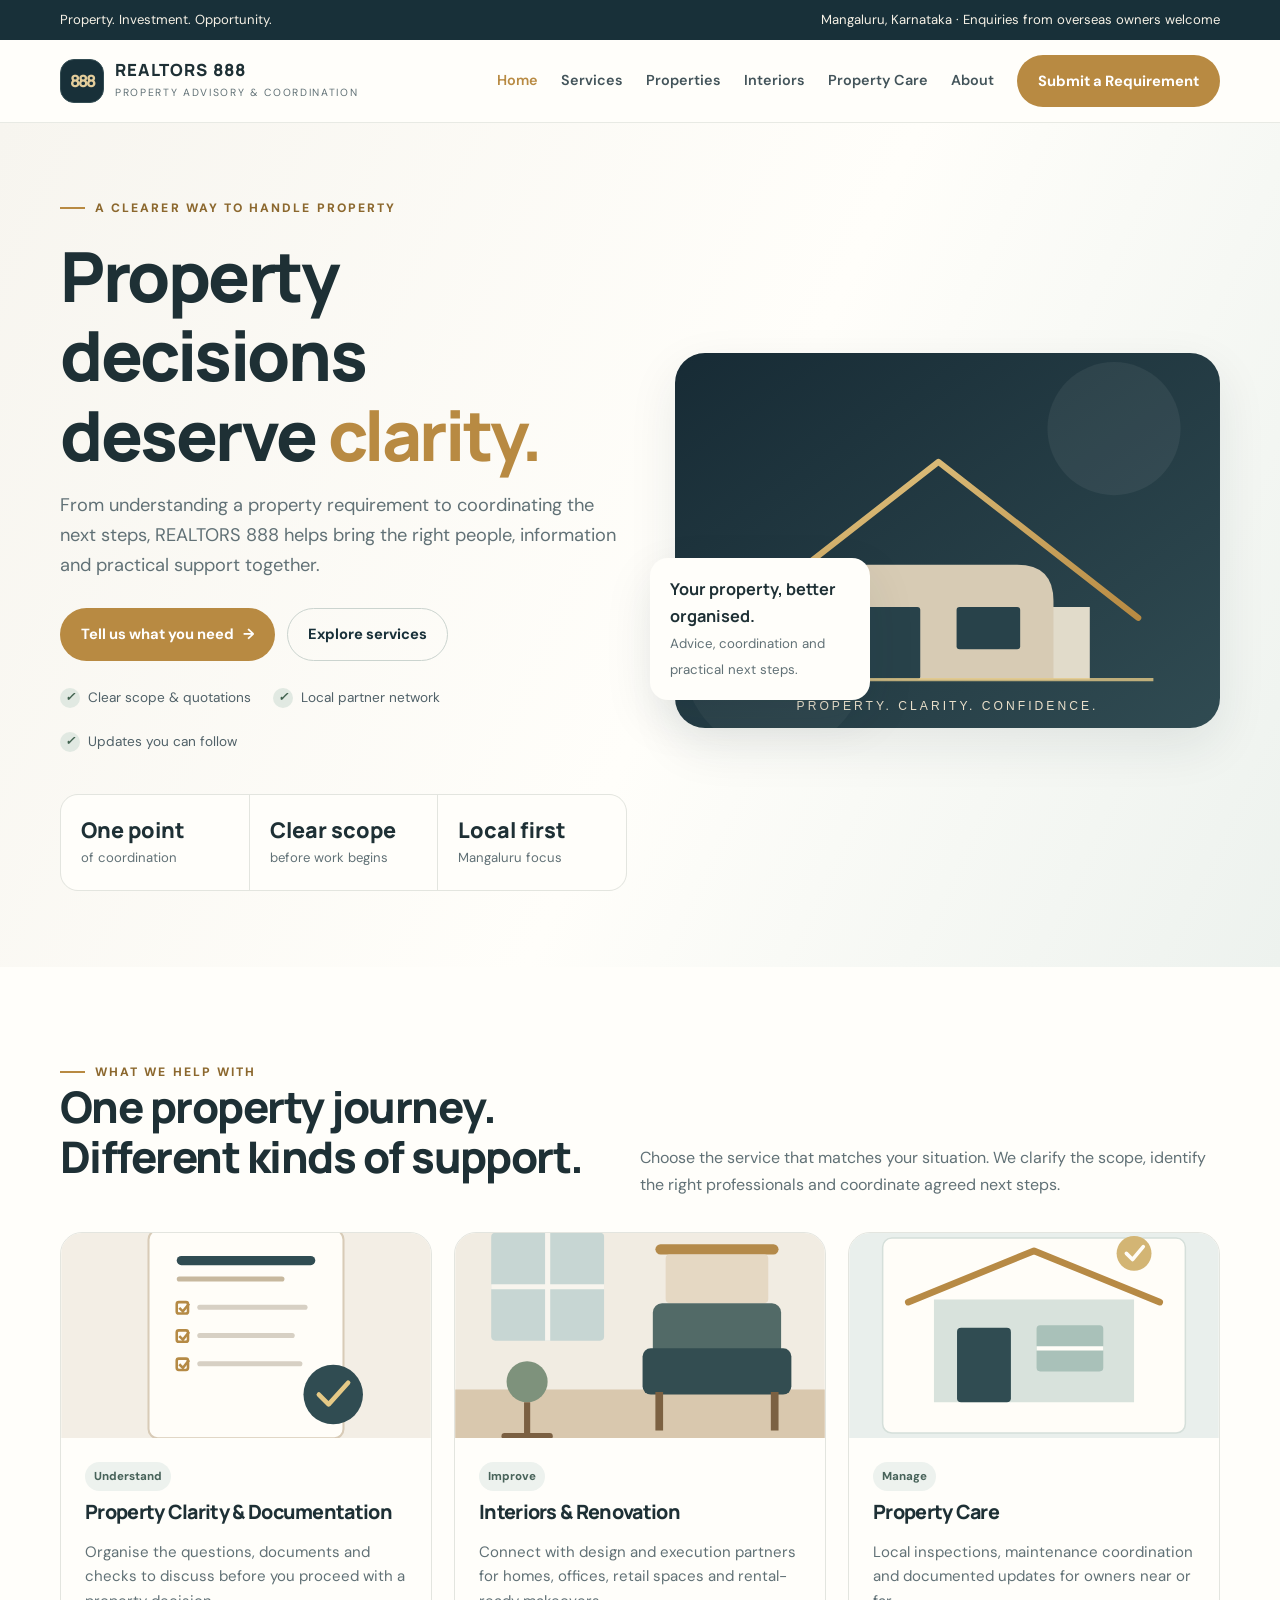
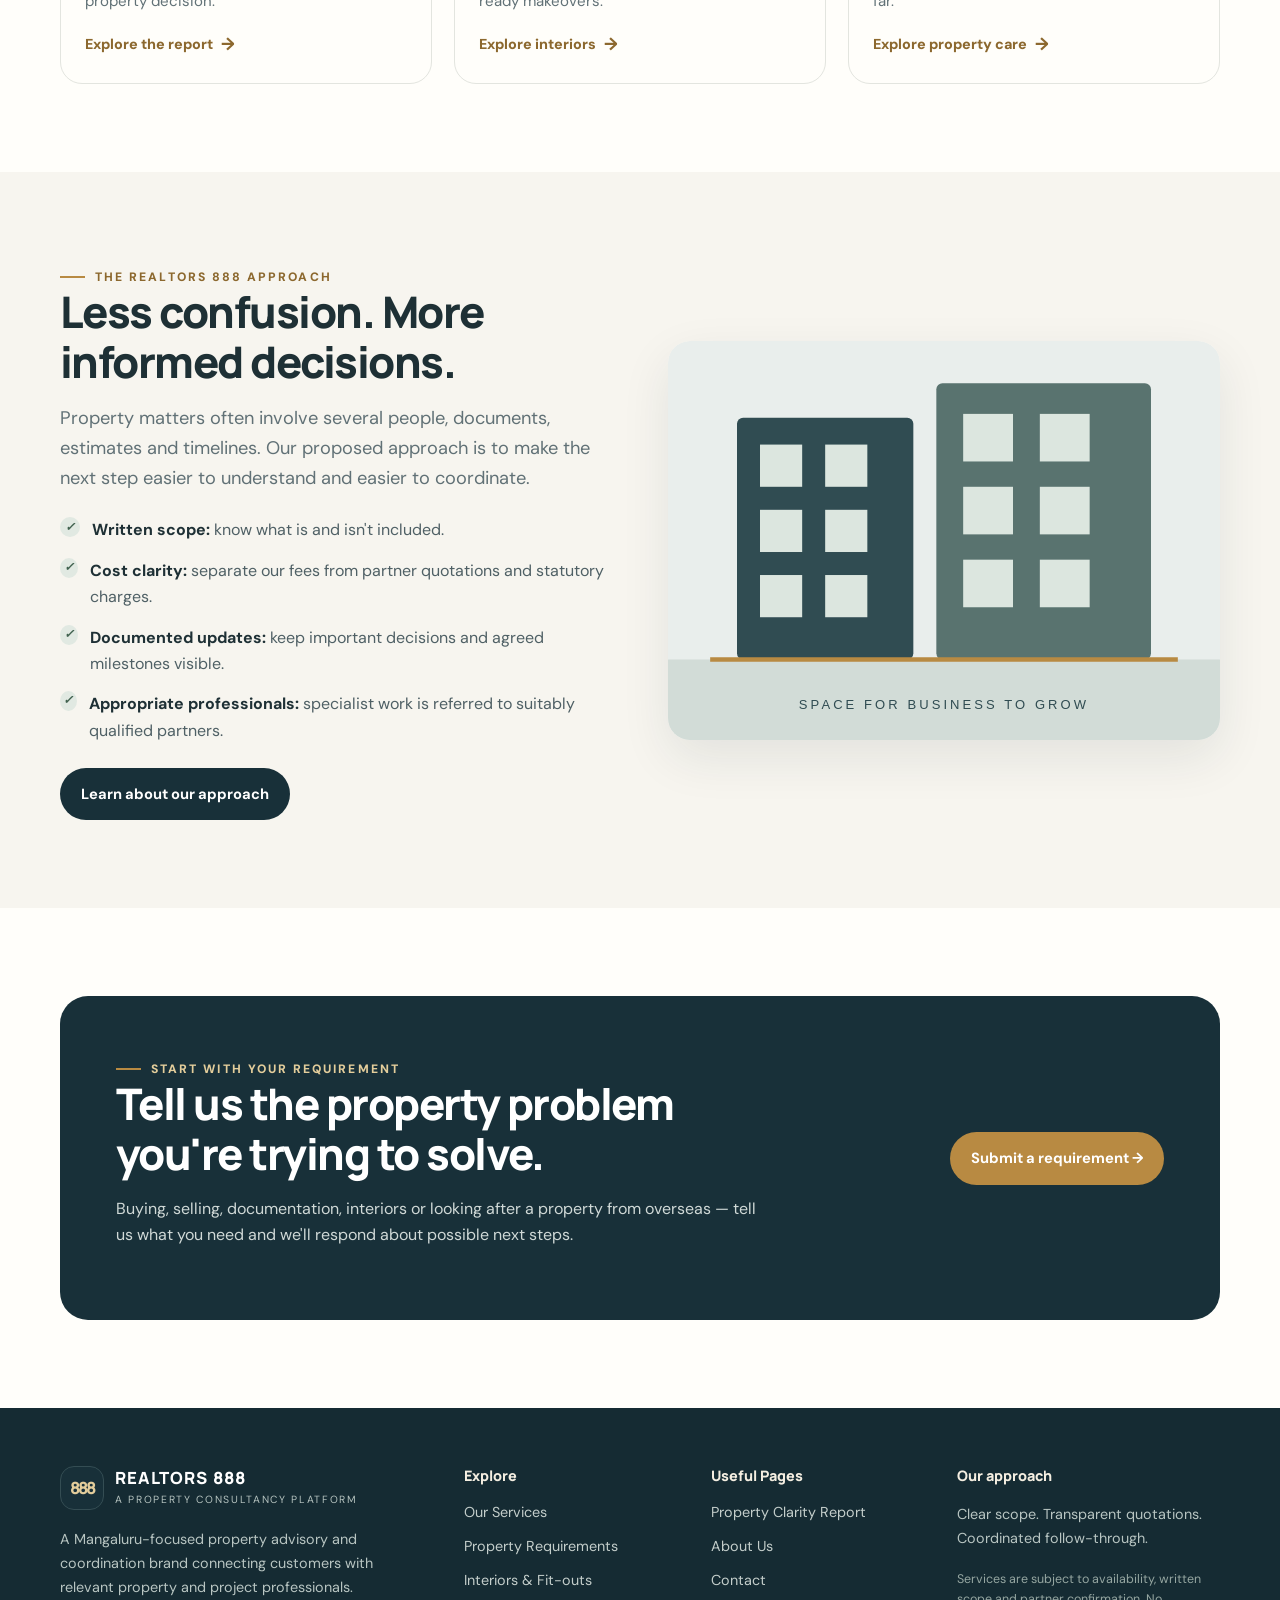
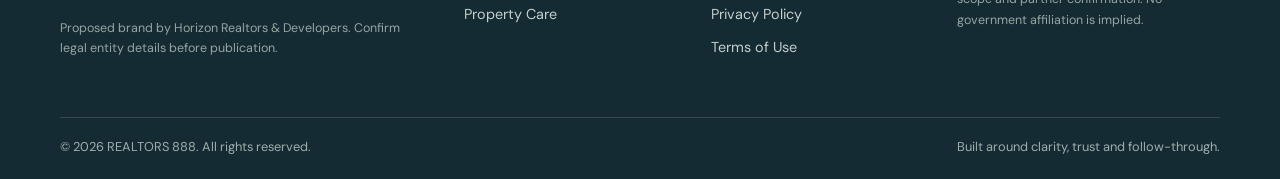
==== index.html @ 7613b5ab "Add files via upload" ====
<!doctype html>
<html lang="en"><head><meta charset="utf-8"><meta name="viewport" content="width=device-width, initial-scale=1"><meta name="description" content="Property advisory, documentation coordination, interiors and property care in Mangaluru."><meta name="theme-color" content="#183039"><title>Property Advisory & Coordination | REALTORS 888</title><link rel="stylesheet" href="assets/css/style.css"></head><body>
<div class="announcement"><div class="container"><span>Property. Investment. Opportunity.</span><span>Mangaluru, Karnataka · Enquiries from overseas owners welcome</span></div></div>
<header class="site-header"><div class="container header-inner">
<a class="brand" href="index.html" aria-label="REALTORS 888 home"><span class="brand-mark">888</span><span><span class="brand-name">REALTORS 888</span><span class="brand-sub">Property Advisory & Coordination</span></span></a>
<button class="nav-toggle" type="button" aria-expanded="false" aria-label="Toggle navigation">Menu ☰</button>
<nav class="site-nav" aria-label="Main navigation"><a href="index.html" aria-current="page">Home</a><a href="services.html">Services</a><a href="properties.html">Properties</a><a href="interiors.html">Interiors</a><a href="property-care.html">Property Care</a><a href="about.html">About</a><a href="contact.html" class="btn btn-primary">Submit a Requirement</a></nav>
</div></header>
<main>
<section class="hero"><div class="container hero-grid"><div class="hero-copy"><span class="eyebrow">A clearer way to handle property</span><h1>Property decisions deserve <span>clarity.</span></h1><p class="lead">From understanding a property requirement to coordinating the next steps, REALTORS 888 helps bring the right people, information and practical support together.</p><div class="hero-actions"><a class="btn btn-primary" href="contact.html">Tell us what you need <span>→</span></a><a class="btn btn-outline" href="services.html">Explore services</a></div><div class="trust-row"><span><i class="check">✓</i> Clear scope & quotations</span><span><i class="check">✓</i> Local partner network</span><span><i class="check">✓</i> Updates you can follow</span></div><div class="stats"><div class="stat"><strong>One point</strong><span>of coordination</span></div><div class="stat"><strong>Clear scope</strong><span>before work begins</span></div><div class="stat"><strong>Local first</strong><span>Mangaluru focus</span></div></div></div><div class="hero-art"><img src="assets/images/hero-property.svg" alt="Illustration of a home representing property clarity and confidence"><div class="floating-note"><strong>Your property, better organised.</strong><span>Advice, coordination and practical next steps.</span></div></div></div></section>
<section class="section"><div class="container"><div class="section-head"><div><span class="eyebrow">What we help with</span><h2>One property journey.<br>Different kinds of support.</h2></div><p>Choose the service that matches your situation. We clarify the scope, identify the right professionals and coordinate agreed next steps.</p></div><div class="tiles">
<article class="tile"><img src="assets/images/clarity-report.svg" alt="Property checklist illustration"><div class="tile-body"><span class="tag">Understand</span><h3>Property Clarity & Documentation</h3><p>Organise the questions, documents and checks to discuss before you proceed with a property decision.</p><a class="text-link" href="property-clarity.html">Explore the report</a></div></article>
<article class="tile"><img src="assets/images/interiors.svg" alt="Interior design illustration"><div class="tile-body"><span class="tag">Improve</span><h3>Interiors & Renovation</h3><p>Connect with design and execution partners for homes, offices, retail spaces and rental-ready makeovers.</p><a class="text-link" href="interiors.html">Explore interiors</a></div></article>
<article class="tile"><img src="assets/images/property-care.svg" alt="Property care illustration"><div class="tile-body"><span class="tag">Manage</span><h3>Property Care</h3><p>Local inspections, maintenance coordination and documented updates for owners near or far.</p><a class="text-link" href="property-care.html">Explore property care</a></div></article>
</div></div></section>
<section class="section" style="background:var(--cream)"><div class="container split"><div><span class="eyebrow">The REALTORS 888 approach</span><h2>Less confusion. More informed decisions.</h2><p class="lead">Property matters often involve several people, documents, estimates and timelines. Our proposed approach is to make the next step easier to understand and easier to coordinate.</p><ul class="feature-list"><li><i class="check">✓</i><span><strong>Written scope:</strong> know what is and isn't included.</span></li><li><i class="check">✓</i><span><strong>Cost clarity:</strong> separate our fees from partner quotations and statutory charges.</span></li><li><i class="check">✓</i><span><strong>Documented updates:</strong> keep important decisions and agreed milestones visible.</span></li><li><i class="check">✓</i><span><strong>Appropriate professionals:</strong> specialist work is referred to suitably qualified partners.</span></li></ul><a class="btn btn-dark" href="about.html">Learn about our approach</a></div><img src="assets/images/commercial.svg" alt="Illustration of commercial property buildings"></div></section>
<section class="section"><div class="container"><div class="banner"><div><span class="eyebrow">Start with your requirement</span><h2>Tell us the property problem you're trying to solve.</h2><p>Buying, selling, documentation, interiors or looking after a property from overseas — tell us what you need and we'll respond about possible next steps.</p></div><a class="btn btn-primary" href="contact.html">Submit a requirement →</a></div></div></section>
</main>
<footer class="site-footer"><div class="container"><div class="footer-grid">
<div class="footer-brand"><a class="brand" href="index.html"><span class="brand-mark">888</span><span><span class="brand-name">REALTORS 888</span><span class="brand-sub">A property consultancy platform</span></span></a><p>A Mangaluru-focused property advisory and coordination brand connecting customers with relevant property and project professionals.</p><p class="footer-note">Proposed brand by Horizon Realtors & Developers. Confirm legal entity details before publication.</p></div>
<div><div class="footer-title">Explore</div><div class="footer-links"><a href="services.html">Our Services</a><a href="properties.html">Property Requirements</a><a href="interiors.html">Interiors & Fit-outs</a><a href="property-care.html">Property Care</a></div></div>
<div><div class="footer-title">Useful Pages</div><div class="footer-links"><a href="property-clarity.html">Property Clarity Report</a><a href="about.html">About Us</a><a href="contact.html">Contact</a><a href="privacy.html">Privacy Policy</a><a href="terms.html">Terms of Use</a></div></div>
<div><div class="footer-title">Our approach</div><p>Clear scope. Transparent quotations. Coordinated follow-through.</p><p class="footer-note">Services are subject to availability, written scope and partner confirmation. No government affiliation is implied.</p></div>
</div><div class="footer-bottom"><span>© <span data-year></span> REALTORS 888. All rights reserved.</span><span>Built around clarity, trust and follow-through.</span></div></div></footer><script src="assets/js/main.js"></script>
</body></html>
---- assets/css/style.css ----
@import url('https://fonts.googleapis.com/css2?family=DM+Sans:wght@400;500;600;700&family=Manrope:wght@400;500;600;700;800&display=swap');
:root{--ink:#1e3035;--deep:#183039;--muted:#617176;--gold:#b88a42;--gold-light:#e3cd9b;--cream:#f7f5ef;--paper:#fffefa;--line:#e3e5df;--sage:#eaf0ec;--radius:22px;--shadow:0 18px 50px rgba(24,48,57,.09)}
*{box-sizing:border-box}html{scroll-behavior:smooth}body{margin:0;color:var(--ink);background:var(--paper);font-family:'DM Sans',Arial,sans-serif;line-height:1.65}img{max-width:100%;display:block}a{color:inherit;text-decoration:none}button,input,select,textarea{font:inherit}.container{width:min(1160px,calc(100% - 40px));margin:auto}.announcement{background:var(--deep);color:#f6f1e6;font-size:.82rem;padding:9px 0}.announcement .container{display:flex;justify-content:space-between;gap:16px;flex-wrap:wrap}.site-header{position:sticky;top:0;z-index:20;background:rgba(255,254,250,.96);backdrop-filter:blur(14px);border-bottom:1px solid rgba(227,229,223,.8)}.header-inner{min-height:82px;display:flex;align-items:center;justify-content:space-between;gap:28px}.brand{display:flex;align-items:center;gap:11px;min-width:max-content}.brand-mark{width:44px;height:44px;border-radius:14px;background:var(--deep);display:grid;place-items:center;color:var(--gold-light);font-family:'Manrope',sans-serif;font-weight:800;letter-spacing:-2px;font-size:1.05rem;border:1px solid #344d53}.brand-name{font:800 1.05rem 'Manrope',sans-serif;letter-spacing:.07em;display:block;line-height:1.15}.brand-sub{display:block;font-size:.65rem;letter-spacing:.16em;color:var(--muted);text-transform:uppercase;margin-top:4px}.site-nav{display:flex;align-items:center;gap:23px;font-size:.9rem;font-weight:600}.site-nav a:not(.btn){color:#43545a}.site-nav a:hover,.site-nav a[aria-current=page]{color:var(--gold)}.nav-toggle{display:none;background:none;border:1px solid var(--line);border-radius:12px;padding:9px 12px;color:var(--ink)}.btn{display:inline-flex;align-items:center;justify-content:center;gap:9px;border:1px solid transparent;border-radius:999px;padding:13px 20px;font-weight:700;font-size:.92rem;transition:transform .2s,background .2s;cursor:pointer}.btn:hover{transform:translateY(-2px)}.btn-primary{background:var(--gold);color:#fff}.btn-primary:hover{background:#9e7335}.btn-dark{background:var(--deep);color:#fff}.btn-outline{border-color:#cbd4cf;background:transparent;color:var(--deep)}.btn-light{background:#fffefa;color:var(--deep)}.eyebrow{display:inline-flex;align-items:center;gap:10px;color:#8c682e;font-size:.76rem;font-weight:800;text-transform:uppercase;letter-spacing:.17em}.eyebrow:before{content:'';width:25px;height:2px;background:var(--gold)}h1,h2,h3,h4{font-family:'Manrope',sans-serif;line-height:1.15;letter-spacing:-.035em;margin:0 0 16px}h1{font-size:clamp(2.5rem,5.4vw,4.7rem);font-weight:800}h2{font-size:clamp(1.9rem,3.4vw,3rem);font-weight:800}h3{font-size:1.23rem;font-weight:800}p{margin:0 0 16px;color:var(--muted)}.lead{font-size:1.14rem;max-width:650px}.section{padding:88px 0}.section-sm{padding:58px 0}.section-head{display:flex;justify-content:space-between;align-items:end;gap:30px;margin-bottom:34px}.section-head>div{max-width:690px}.section-head p{max-width:580px;margin-bottom:0}.hero{padding:68px 0 76px;background:linear-gradient(115deg,#f7f5ef 0%,#fffefa 55%,#edf2ee 100%);overflow:hidden}.hero-grid{display:grid;grid-template-columns:1.02fr .98fr;align-items:center;gap:48px}.hero-copy h1{margin-top:18px}.hero-copy h1 span{color:var(--gold)}.hero-actions{display:flex;gap:12px;flex-wrap:wrap;margin:28px 0 26px}.trust-row{display:flex;gap:22px;flex-wrap:wrap;font-size:.85rem;color:#506168}.trust-row span{display:flex;align-items:center;gap:8px}.check{display:inline-grid;place-items:center;width:20px;height:20px;background:#e1e9e2;border-radius:50%;color:#41624f;font-size:.75rem;font-weight:800}.hero-art{position:relative}.hero-art img{width:100%;border-radius:30px;box-shadow:var(--shadow)}.floating-note{position:absolute;left:-25px;bottom:28px;background:var(--paper);padding:18px 20px;border-radius:18px;box-shadow:var(--shadow);max-width:220px}.floating-note strong{display:block;font-family:'Manrope',sans-serif;font-size:1.02rem}.floating-note span{font-size:.83rem;color:var(--muted)}.stats{display:grid;grid-template-columns:repeat(3,1fr);gap:1px;background:var(--line);border:1px solid var(--line);border-radius:18px;overflow:hidden;margin-top:40px}.stat{background:#fffefa;padding:20px}.stat strong{font:800 1.35rem 'Manrope',sans-serif;display:block}.stat span{font-size:.82rem;color:var(--muted)}.tiles{display:grid;grid-template-columns:repeat(3,1fr);gap:22px}.tile{border:1px solid var(--line);border-radius:var(--radius);overflow:hidden;background:#fffefa;transition:transform .22s,box-shadow .22s}.tile:hover{transform:translateY(-5px);box-shadow:var(--shadow)}.tile img{width:100%;height:205px;object-fit:cover}.tile-body{padding:24px}.tile-body p{font-size:.94rem}.text-link{font-weight:800;color:#8c682e;font-size:.9rem;display:inline-flex;align-items:center;gap:8px}.text-link:after{content:'→';font-size:1.1rem}.split{display:grid;grid-template-columns:1fr 1fr;gap:55px;align-items:center}.split img{border-radius:var(--radius);width:100%;box-shadow:var(--shadow)}.feature-list{list-style:none;padding:0;margin:24px 0;display:grid;gap:14px}.feature-list li{display:flex;gap:12px;color:#4f6065}.feature-list strong{color:var(--ink)}.panel{background:var(--cream);border-radius:var(--radius);padding:34px}.panel-dark{background:var(--deep);color:#fff;border-radius:var(--radius);padding:38px}.panel-dark p{color:#d2dcda}.panel-dark h2,.panel-dark h3{color:#fff}.two-cards{display:grid;grid-template-columns:repeat(2,1fr);gap:22px}.mini-card{padding:26px;border:1px solid var(--line);border-radius:18px;background:#fffefa}.icon-box{width:48px;height:48px;border-radius:15px;background:#f1e8d5;color:#8c682e;display:grid;place-items:center;font-size:1.3rem;margin-bottom:18px}.banner{background:var(--deep);color:white;padding:56px;border-radius:28px;display:flex;align-items:center;justify-content:space-between;gap:30px}.banner h2{max-width:680px}.banner p{color:#d0d9d7;max-width:640px}.banner .eyebrow{color:var(--gold-light)}.page-hero{background:var(--cream);padding:66px 0 60px}.page-hero-grid{display:grid;grid-template-columns:1.05fr .95fr;align-items:center;gap:40px}.page-hero img{border-radius:24px;max-height:360px;width:100%;object-fit:cover}.breadcrumbs{font-size:.82rem;color:var(--muted);margin-bottom:18px}.breadcrumbs a{color:#8c682e}.content-narrow{max-width:820px}.content-narrow h2{font-size:1.65rem;margin-top:34px}.content-narrow h3{margin-top:24px}.content-narrow ul{color:var(--muted);padding-left:22px}.notice{border-left:4px solid var(--gold);background:#f7f2e7;padding:18px 20px;border-radius:0 14px 14px 0;color:#4d5c60}.service-grid{display:grid;grid-template-columns:repeat(2,1fr);gap:22px}.service-card{display:grid;grid-template-columns:150px 1fr;border:1px solid var(--line);border-radius:20px;overflow:hidden;background:#fffefa}.service-card img{height:100%;min-height:210px;object-fit:cover}.service-card>div{padding:24px}.service-card p{font-size:.93rem}.tag{display:inline-block;background:#edf2ee;color:#48635a;padding:5px 9px;border-radius:99px;font-size:.72rem;font-weight:800;margin-bottom:10px}.steps{display:grid;grid-template-columns:repeat(4,1fr);gap:16px;counter-reset:steps}.step{padding:24px;border:1px solid var(--line);border-radius:18px;background:#fffefa}.step:before{counter-increment:steps;content:'0' counter(steps);display:block;color:var(--gold);font:800 1.35rem 'Manrope',sans-serif;margin-bottom:22px}.form-layout{display:grid;grid-template-columns:.8fr 1.2fr;gap:28px;align-items:start}.form-card{padding:30px;border:1px solid var(--line);border-radius:22px;background:#fffefa;box-shadow:var(--shadow)}.form-grid{display:grid;grid-template-columns:repeat(2,1fr);gap:17px}.field{display:grid;gap:7px}.field.full{grid-column:1/-1}.field label{font-size:.86rem;font-weight:700}.field input,.field select,.field textarea{width:100%;border:1px solid #d7ded9;border-radius:12px;padding:12px 13px;background:#fffefa;color:var(--ink);outline:none}.field input:focus,.field select:focus,.field textarea:focus{border-color:var(--gold);box-shadow:0 0 0 3px #b88a4220}.field textarea{min-height:120px;resize:vertical}.form-status{display:none;margin-top:15px;padding:14px;border-radius:12px;background:#edf2ee;color:#365b48;font-size:.9rem}.form-status.is-visible{display:block}.contact-list{display:grid;gap:18px;margin-top:25px}.contact-item{display:flex;gap:14px}.contact-item .icon-box{flex-shrink:0;margin:0}.contact-item strong{display:block}.contact-item p{margin:2px 0 0}.site-footer{background:#152b33;color:#fff;padding:58px 0 22px}.footer-grid{display:grid;grid-template-columns:1.4fr .8fr .8fr 1fr;gap:36px}.footer-brand .brand-name{color:#fff}.footer-brand .brand-sub{color:#b5c2bf}.site-footer p{color:#b8c5c2;font-size:.9rem;margin-top:18px}.footer-title{font:800 .9rem 'Manrope',sans-serif;margin-bottom:16px;color:#f4eee1}.footer-links{display:grid;gap:10px;color:#c4cecb;font-size:.9rem}.footer-links a:hover{color:var(--gold-light)}.footer-bottom{border-top:1px solid #34474c;margin-top:42px;padding-top:18px;display:flex;justify-content:space-between;gap:15px;flex-wrap:wrap;color:#9eaeaa;font-size:.8rem}.footer-note{font-size:.78rem!important;color:#95a6a1!important}.pill-row{display:flex;gap:10px;flex-wrap:wrap;margin-top:20px}.pill{border:1px solid #d9dfd9;border-radius:99px;padding:8px 12px;font-size:.82rem;color:#4f6065;background:#fffefa}.center{text-align:center}.center .lead{margin-inline:auto}.center .section-head{display:block}.center .section-head>div{margin:auto}.center .section-head p{margin:0 auto}.spacer{height:10px}
@media(max-width:1000px){.site-nav{gap:13px;font-size:.84rem}.header-inner{gap:16px}.hero-grid,.page-hero-grid{gap:28px}.footer-grid{grid-template-columns:repeat(2,1fr)}.tiles{grid-template-columns:repeat(2,1fr)}.service-card{grid-template-columns:120px 1fr}.service-card>div{padding:20px}.steps{grid-template-columns:repeat(2,1fr)}}
@media(max-width:780px){.container{width:min(100% - 30px,620px)}.announcement .container{justify-content:center;text-align:center}.header-inner{min-height:72px}.nav-toggle{display:block}.site-nav{display:none;position:absolute;top:72px;left:0;right:0;padding:18px 22px 24px;background:#fffefa;border-bottom:1px solid var(--line);box-shadow:var(--shadow);align-items:stretch;flex-direction:column;gap:15px}.site-nav.is-open{display:flex}.site-nav .btn{width:100%}.hero{padding:46px 0 54px}.hero-grid,.page-hero-grid,.split,.form-layout{grid-template-columns:1fr}.hero-art{margin:8px 0 0 12px}.floating-note{left:-12px;bottom:18px}.section{padding:62px 0}.section-sm{padding:42px 0}.section-head{display:block}.section-head p{margin-top:12px}.tiles,.two-cards,.service-grid{grid-template-columns:1fr}.tile img{height:220px}.stats{grid-template-columns:1fr}.stat{padding:15px 18px}.banner{padding:30px;display:block}.banner .btn{margin-top:10px}.service-card{grid-template-columns:120px 1fr}.service-card img{min-height:100%;height:100%}.footer-grid{grid-template-columns:1fr 1fr;gap:28px}.form-grid{grid-template-columns:1fr}.field.full{grid-column:auto}.page-hero{padding:45px 0}.page-hero img{max-height:270px}}
@media(max-width:480px){.brand-mark{width:39px;height:39px}.brand-name{font-size:.91rem}.brand-sub{font-size:.58rem}.hero-actions .btn{width:100%}.service-card{grid-template-columns:1fr}.service-card img{height:180px}.steps{grid-template-columns:1fr}.footer-grid{grid-template-columns:1fr}.footer-bottom{display:block}.footer-bottom span{display:block;margin-top:8px}.panel,.panel-dark{padding:24px}.section-head{margin-bottom:25px}}
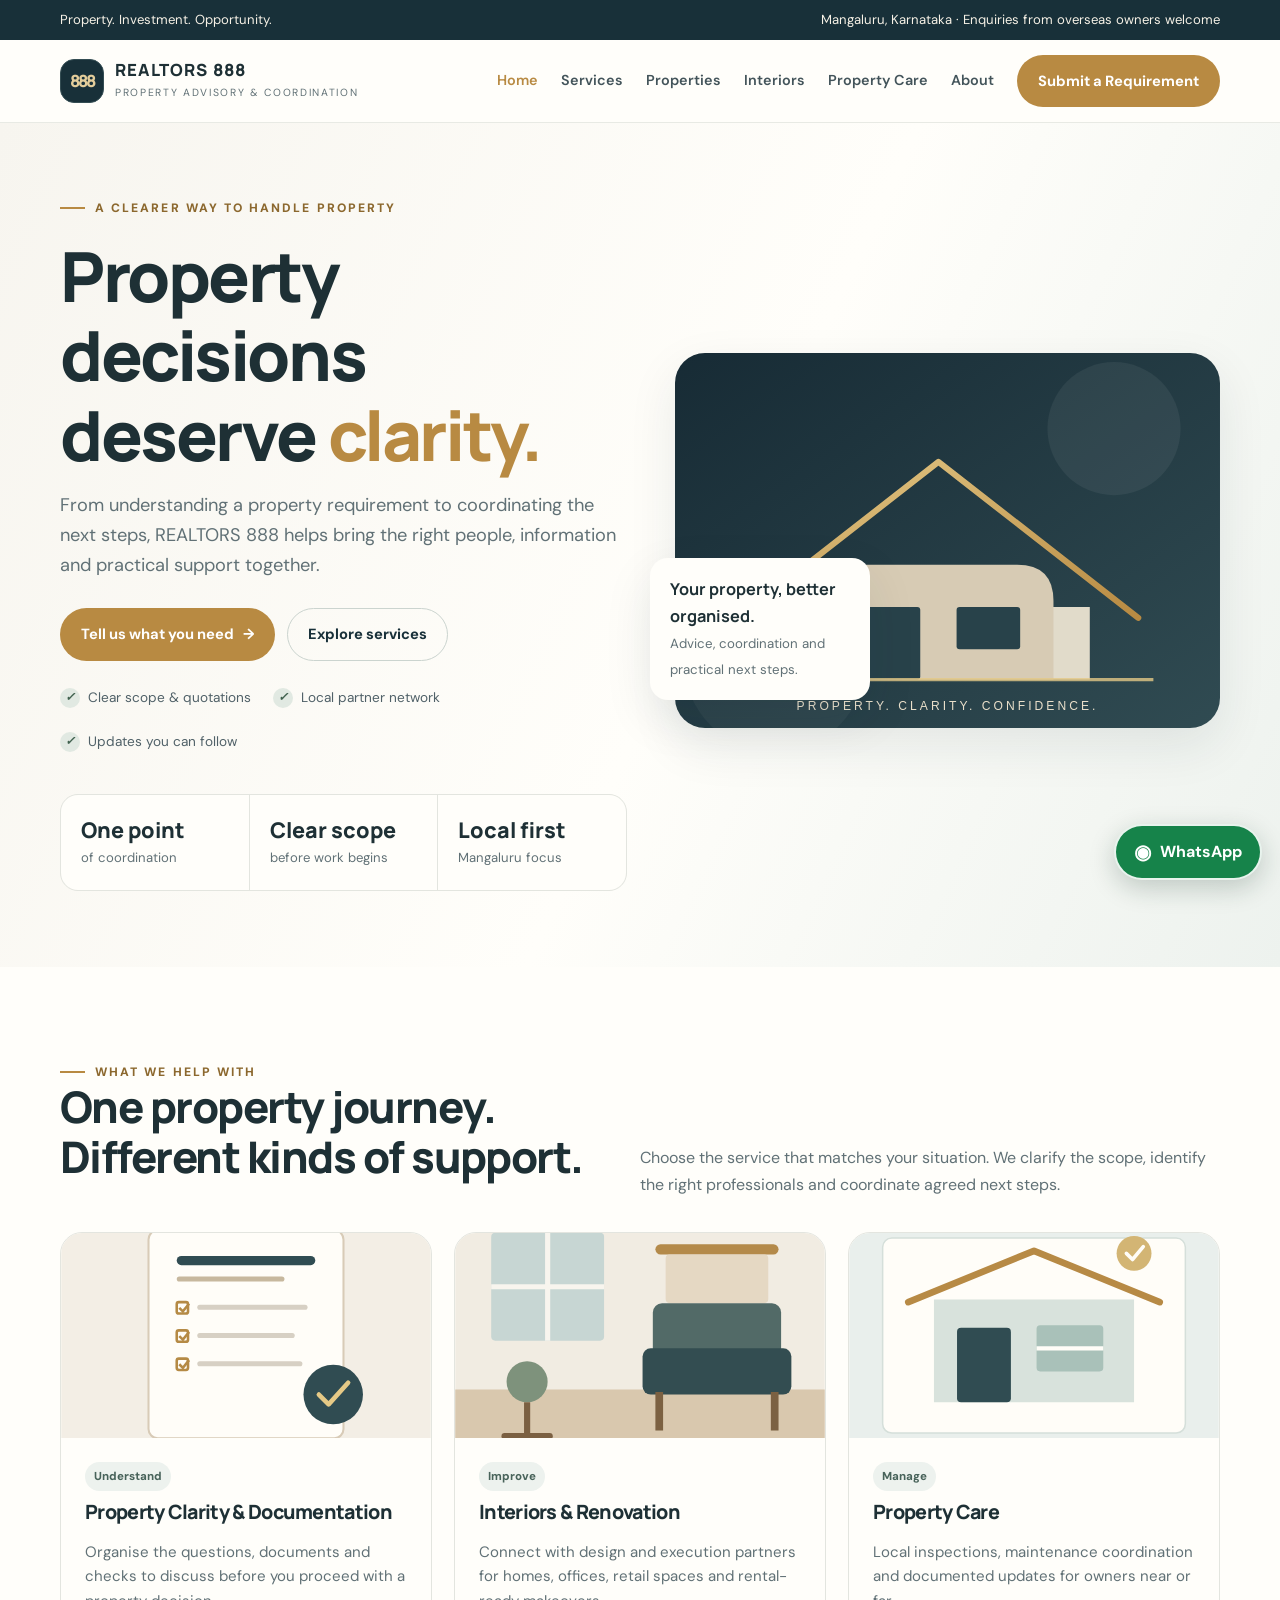
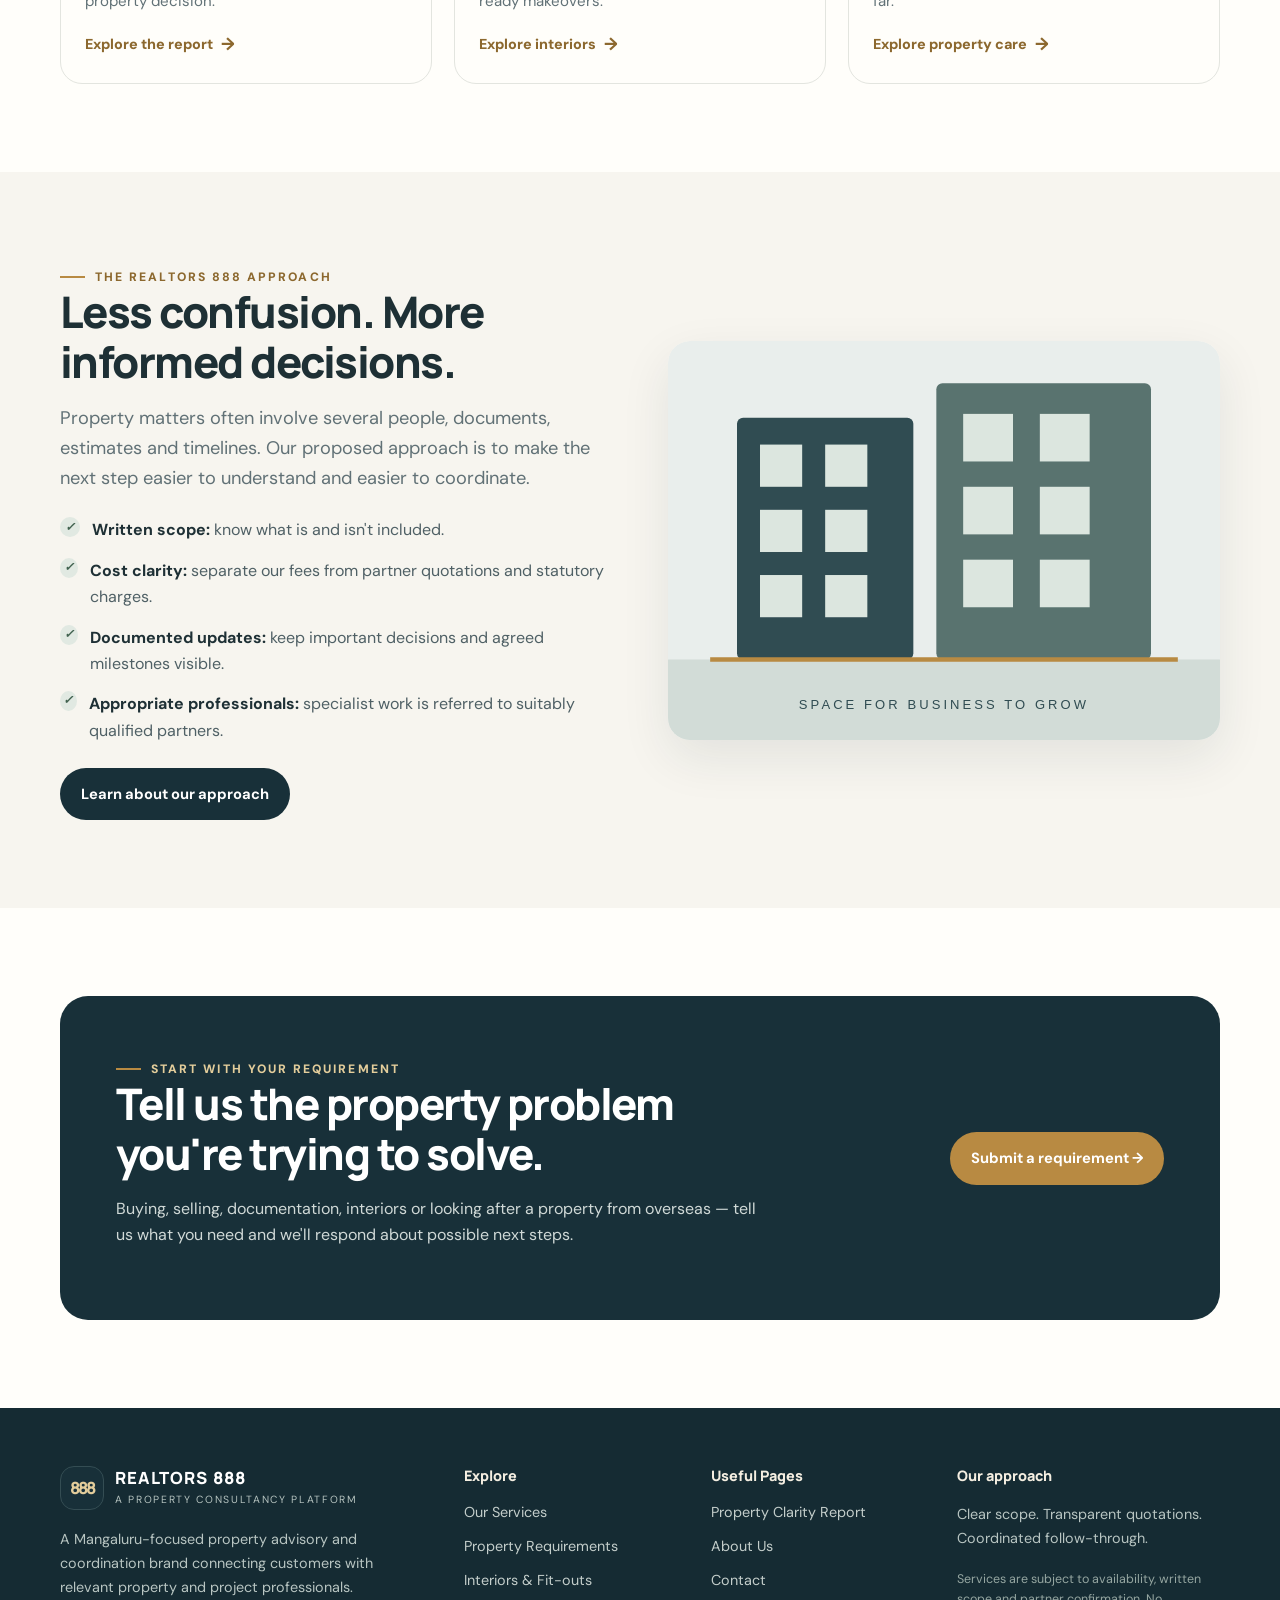
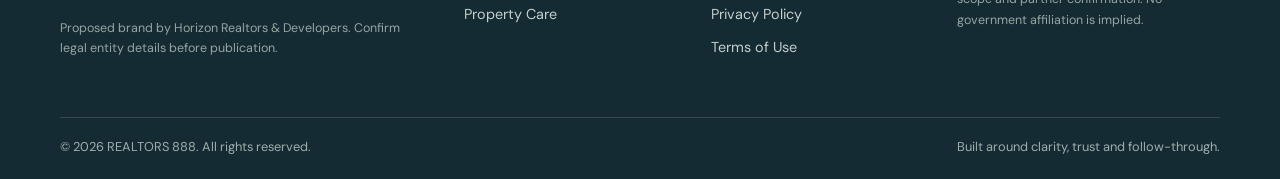
==== commit fbf810f0: "Add files via upload" ====
--- a/index.html
+++ b/index.html
@@ -21,5 +21,6 @@
 <div><div class="footer-title">Explore</div><div class="footer-links"><a href="services.html">Our Services</a><a href="properties.html">Property Requirements</a><a href="interiors.html">Interiors & Fit-outs</a><a href="property-care.html">Property Care</a></div></div>
 <div><div class="footer-title">Useful Pages</div><div class="footer-links"><a href="property-clarity.html">Property Clarity Report</a><a href="about.html">About Us</a><a href="contact.html">Contact</a><a href="privacy.html">Privacy Policy</a><a href="terms.html">Terms of Use</a></div></div>
 <div><div class="footer-title">Our approach</div><p>Clear scope. Transparent quotations. Coordinated follow-through.</p><p class="footer-note">Services are subject to availability, written scope and partner confirmation. No government affiliation is implied.</p></div>
-</div><div class="footer-bottom"><span>© <span data-year></span> REALTORS 888. All rights reserved.</span><span>Built around clarity, trust and follow-through.</span></div></div></footer><script src="assets/js/main.js"></script>
+</div><div class="footer-bottom"><span>© <span data-year></span> REALTORS 888. All rights reserved.</span><span>Built around clarity, trust and follow-through.</span></div></div></footer><a class="whatsapp-float" href="#" data-whatsapp-link aria-label="Chat with REALTORS 888 on WhatsApp"><span aria-hidden="true">◉</span><span>WhatsApp</span></a>
+<script src="assets/js/config.js"></script><script src="assets/js/main.js"></script>
 </body></html>
--- a/assets/css/style.css
+++ b/assets/css/style.css
@@ -4,3 +4,31 @@
 @media(max-width:1000px){.site-nav{gap:13px;font-size:.84rem}.header-inner{gap:16px}.hero-grid,.page-hero-grid{gap:28px}.footer-grid{grid-template-columns:repeat(2,1fr)}.tiles{grid-template-columns:repeat(2,1fr)}.service-card{grid-template-columns:120px 1fr}.service-card>div{padding:20px}.steps{grid-template-columns:repeat(2,1fr)}}
 @media(max-width:780px){.container{width:min(100% - 30px,620px)}.announcement .container{justify-content:center;text-align:center}.header-inner{min-height:72px}.nav-toggle{display:block}.site-nav{display:none;position:absolute;top:72px;left:0;right:0;padding:18px 22px 24px;background:#fffefa;border-bottom:1px solid var(--line);box-shadow:var(--shadow);align-items:stretch;flex-direction:column;gap:15px}.site-nav.is-open{display:flex}.site-nav .btn{width:100%}.hero{padding:46px 0 54px}.hero-grid,.page-hero-grid,.split,.form-layout{grid-template-columns:1fr}.hero-art{margin:8px 0 0 12px}.floating-note{left:-12px;bottom:18px}.section{padding:62px 0}.section-sm{padding:42px 0}.section-head{display:block}.section-head p{margin-top:12px}.tiles,.two-cards,.service-grid{grid-template-columns:1fr}.tile img{height:220px}.stats{grid-template-columns:1fr}.stat{padding:15px 18px}.banner{padding:30px;display:block}.banner .btn{margin-top:10px}.service-card{grid-template-columns:120px 1fr}.service-card img{min-height:100%;height:100%}.footer-grid{grid-template-columns:1fr 1fr;gap:28px}.form-grid{grid-template-columns:1fr}.field.full{grid-column:auto}.page-hero{padding:45px 0}.page-hero img{max-height:270px}}
 @media(max-width:480px){.brand-mark{width:39px;height:39px}.brand-name{font-size:.91rem}.brand-sub{font-size:.58rem}.hero-actions .btn{width:100%}.service-card{grid-template-columns:1fr}.service-card img{height:180px}.steps{grid-template-columns:1fr}.footer-grid{grid-template-columns:1fr}.footer-bottom{display:block}.footer-bottom span{display:block;margin-top:8px}.panel,.panel-dark{padding:24px}.section-head{margin-bottom:25px}}
+
+
+/* WhatsApp enquiry shortcut */
+.whatsapp-float {
+  position: fixed;
+  right: 18px;
+  bottom: 20px;
+  z-index: 1000;
+  display: inline-flex;
+  align-items: center;
+  gap: 9px;
+  padding: 13px 18px;
+  border-radius: 999px;
+  background: #16834a;
+  color: #fff;
+  font-weight: 700;
+  text-decoration: none;
+  box-shadow: 0 8px 26px rgba(18, 49, 38, .22);
+  border: 2px solid rgba(255,255,255,.9);
+}
+.whatsapp-float:hover,
+.whatsapp-float:focus-visible { background: #116c3d; color: #fff; }
+.whatsapp-float span:first-child { font-size: 1.25rem; line-height: 1; }
+.form-status { margin-top: 12px; }
+.form-status.is-visible { display: block; }
+@media (max-width: 520px) {
+  .whatsapp-float { right: 12px; bottom: 12px; padding: 12px 15px; }
+}
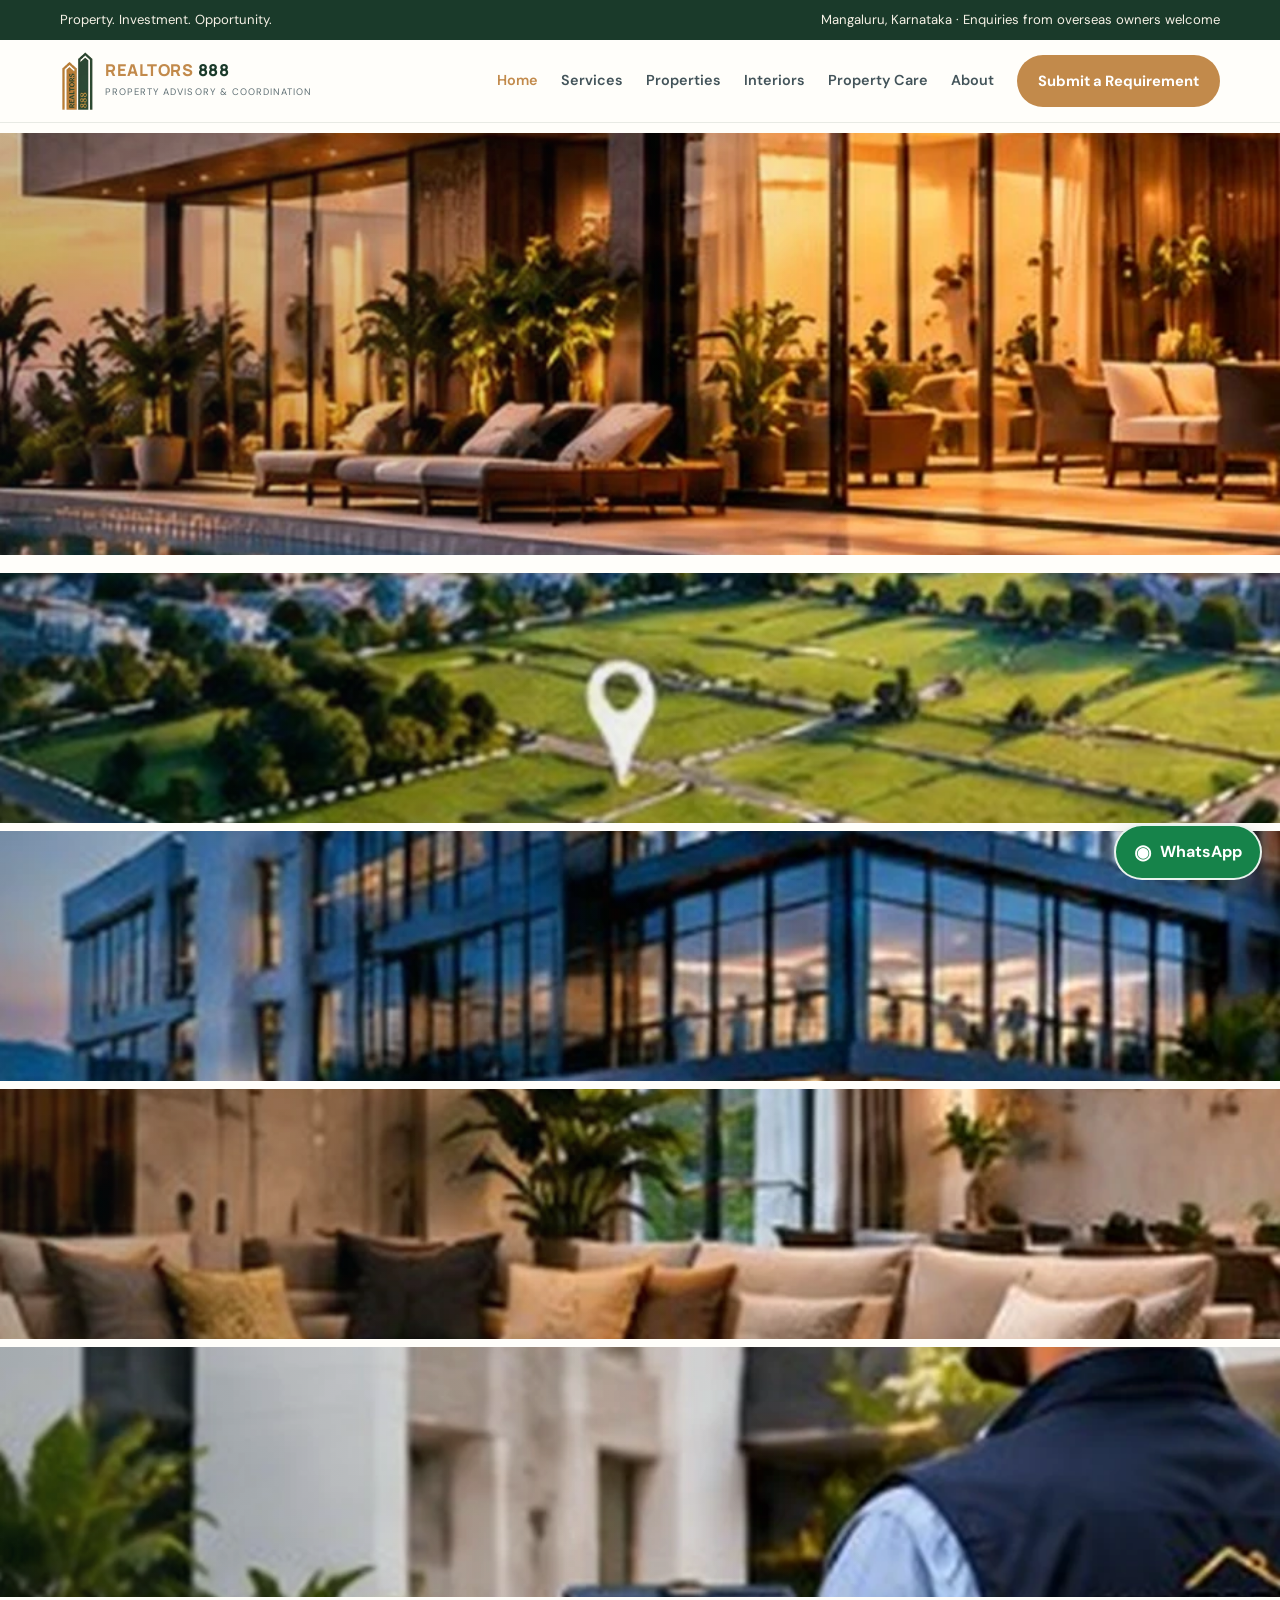
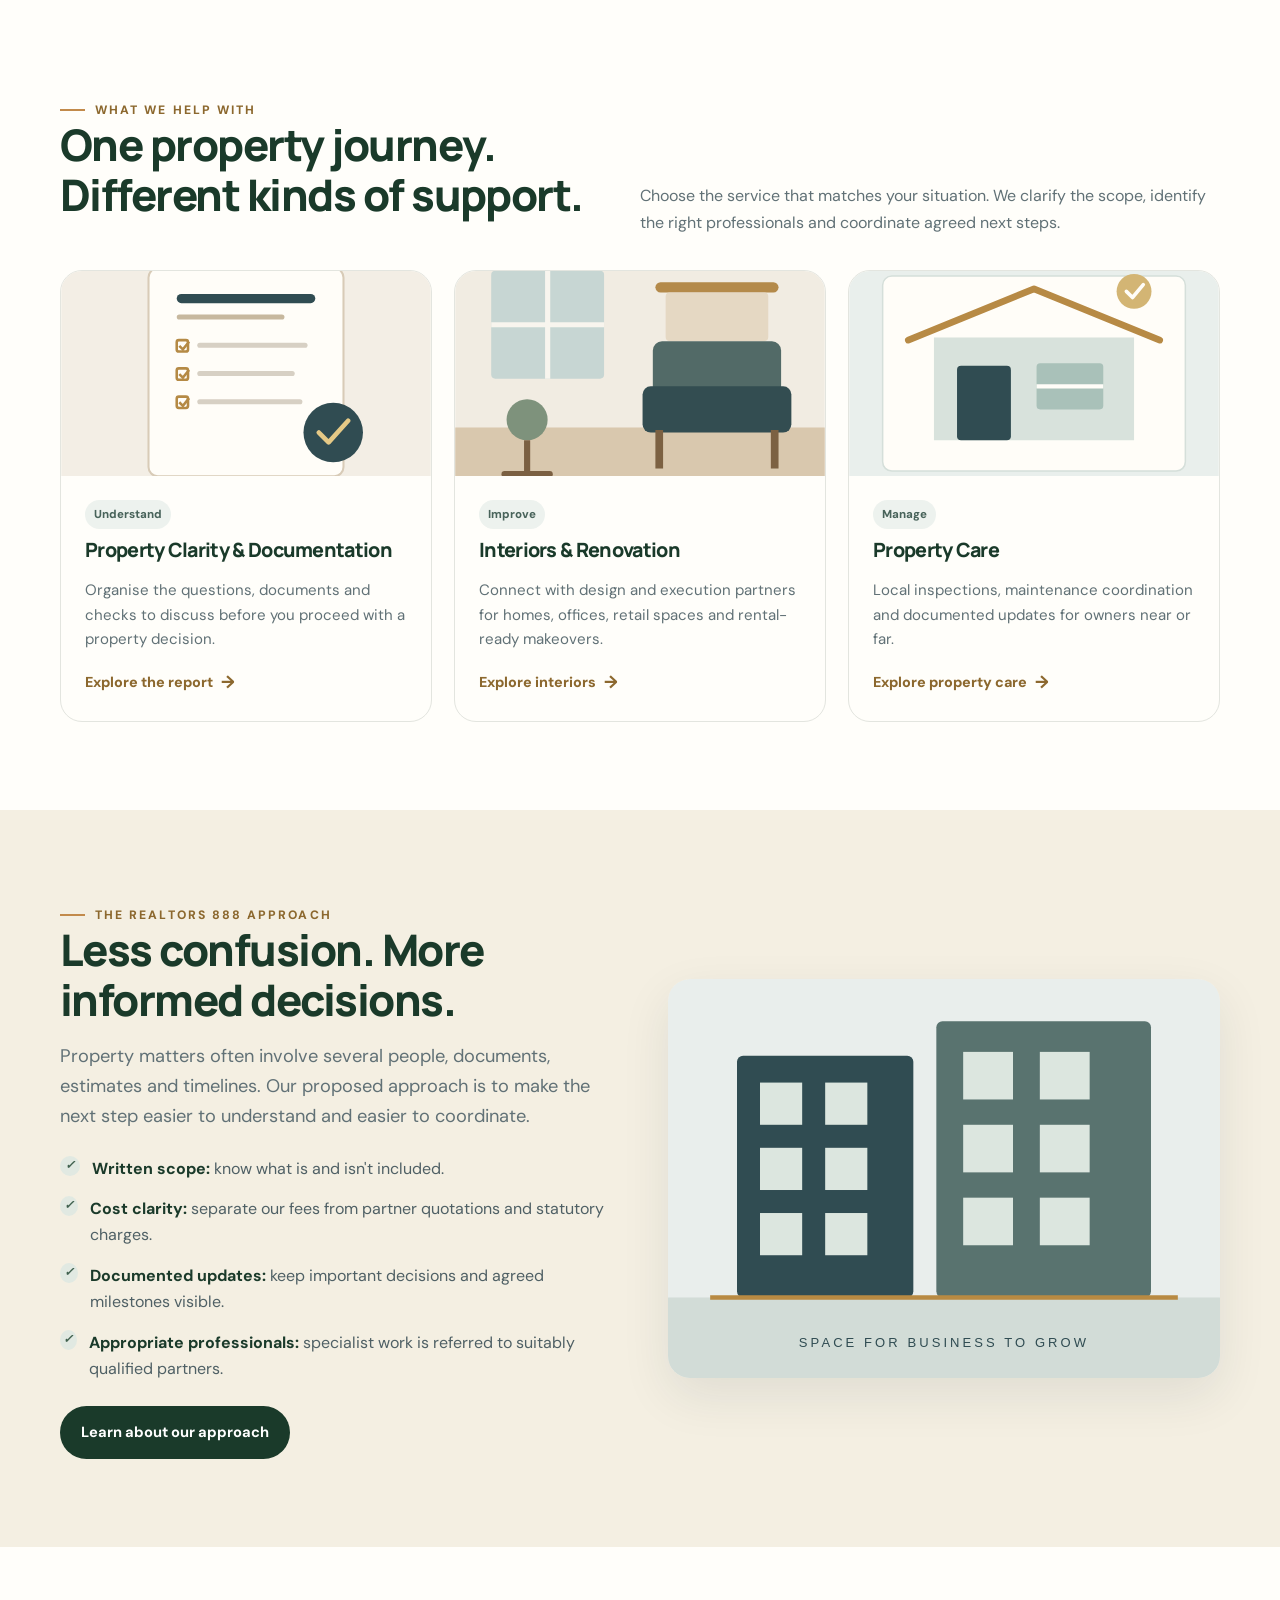
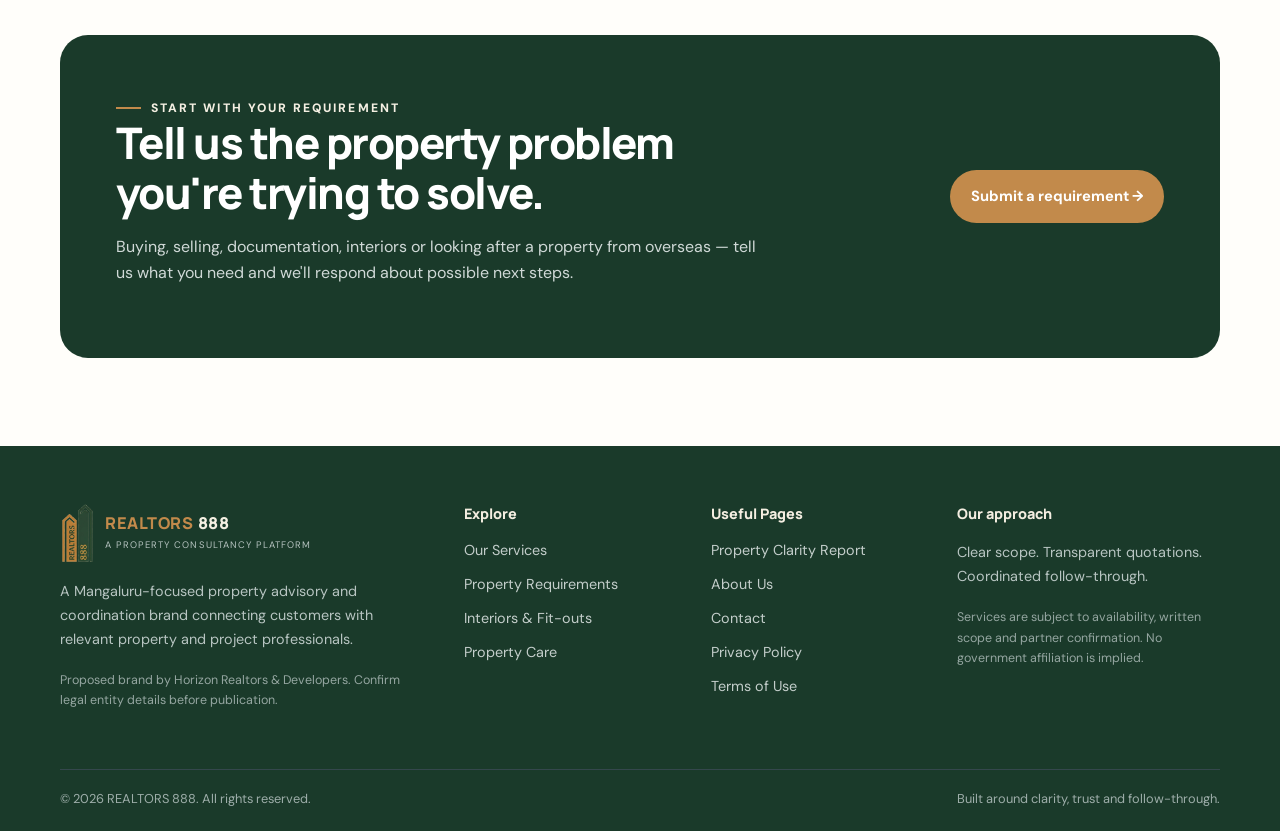
==== commit 1bb35865: "Add files via upload" ====
--- a/index.html
+++ b/index.html
@@ -1,13 +1,46 @@
 <!doctype html>
-<html lang="en"><head><meta charset="utf-8"><meta name="viewport" content="width=device-width, initial-scale=1"><meta name="description" content="Property advisory, documentation coordination, interiors and property care in Mangaluru."><meta name="theme-color" content="#183039"><title>Property Advisory & Coordination | REALTORS 888</title><link rel="stylesheet" href="assets/css/style.css"></head><body>
+<html lang="en"><head><meta charset="utf-8"><meta name="viewport" content="width=device-width, initial-scale=1"><meta name="description" content="Property advisory, documentation coordination, interiors and property care in Mangaluru."><meta name="theme-color" content="#1A3A2A"><link rel="icon" type="image/png" href="favicon.png"><title>Property Advisory & Coordination | REALTORS 888</title><link rel="stylesheet" href="assets/css/style.css"></head><body>
 <div class="announcement"><div class="container"><span>Property. Investment. Opportunity.</span><span>Mangaluru, Karnataka · Enquiries from overseas owners welcome</span></div></div>
 <header class="site-header"><div class="container header-inner">
-<a class="brand" href="index.html" aria-label="REALTORS 888 home"><span class="brand-mark">888</span><span><span class="brand-name">REALTORS 888</span><span class="brand-sub">Property Advisory & Coordination</span></span></a>
+<a class="brand" href="index.html" aria-label="REALTORS 888 home"><img class="brand-symbol" src="assets/images/brand/realtors888-symbol.png" alt=""><span class="brand-copy"><span class="brand-name"><span class="brand-realtors">REALTORS</span> <span class="brand-888">888</span></span><span class="brand-sub">Property Advisory & Coordination</span></span></a>
 <button class="nav-toggle" type="button" aria-expanded="false" aria-label="Toggle navigation">Menu ☰</button>
 <nav class="site-nav" aria-label="Main navigation"><a href="index.html" aria-current="page">Home</a><a href="services.html">Services</a><a href="properties.html">Properties</a><a href="interiors.html">Interiors</a><a href="property-care.html">Property Care</a><a href="about.html">About</a><a href="contact.html" class="btn btn-primary">Submit a Requirement</a></nav>
 </div></header>
 <main>
-<section class="hero"><div class="container hero-grid"><div class="hero-copy"><span class="eyebrow">A clearer way to handle property</span><h1>Property decisions deserve <span>clarity.</span></h1><p class="lead">From understanding a property requirement to coordinating the next steps, REALTORS 888 helps bring the right people, information and practical support together.</p><div class="hero-actions"><a class="btn btn-primary" href="contact.html">Tell us what you need <span>→</span></a><a class="btn btn-outline" href="services.html">Explore services</a></div><div class="trust-row"><span><i class="check">✓</i> Clear scope & quotations</span><span><i class="check">✓</i> Local partner network</span><span><i class="check">✓</i> Updates you can follow</span></div><div class="stats"><div class="stat"><strong>One point</strong><span>of coordination</span></div><div class="stat"><strong>Clear scope</strong><span>before work begins</span></div><div class="stat"><strong>Local first</strong><span>Mangaluru focus</span></div></div></div><div class="hero-art"><img src="assets/images/hero-property.svg" alt="Illustration of a home representing property clarity and confidence"><div class="floating-note"><strong>Your property, better organised.</strong><span>Advice, coordination and practical next steps.</span></div></div></div></section>
+<section class="visual-banner visual-banner--home-hero visual-banner--home" aria-label="Find Better Property Opportunities">
+<picture class="visual-banner-media"><source media="(max-width: 780px)" srcset="assets/images/banners/home-hero-mobile.webp"><img src="assets/images/banners/home-hero-desktop.webp" alt="REALTORS888 property opportunities and luxury home by the coast" fetchpriority="high"></picture>
+<div class="visual-banner-copy"><span class="visual-banner-brand">REALTORS<span>888</span></span><h1>Find Better <span>Property Opportunities</span></h1><p>Residential&nbsp; | &nbsp;Commercial&nbsp; | &nbsp;Land&nbsp; | &nbsp;Interiors&nbsp; | &nbsp;Property Care</p><div class="visual-banner-actions"><a class="btn btn-primary" href="properties.html">Explore Properties <span aria-hidden="true">→</span></a><a class="btn btn-outline" href="contact.html">Get a Free Consultation</a></div></div>
+</section>
+<section class="visual-banner-stack" aria-label="REALTORS888 services">
+<section class="visual-banner visual-banner--land-investment" aria-label="Land & Investment">
+  <picture class="visual-banner-media">
+    <source media="(max-width: 780px)" srcset="assets/images/banners/land-investment-mobile.webp">
+    <img src="assets/images/banners/land-investment-desktop.webp" alt="Aerial view of plotted land and green investment sites" loading="lazy">
+  </picture>
+  <div class="visual-banner-copy"><span class="visual-banner-brand">REALTORS<span>888</span></span><h2>Land & <span>Investment</span></h2><p>Strategic locations. Higher value. Stronger future.</p><a class="btn btn-primary" href="properties.html">Explore Land Opportunities <span aria-hidden="true">→</span></a></div>
+</section>
+<section class="visual-banner visual-banner--commercial-property" aria-label="Commercial Property Solutions">
+  <picture class="visual-banner-media">
+    <source media="(max-width: 780px)" srcset="assets/images/banners/commercial-property-mobile.webp">
+    <img src="assets/images/banners/commercial-property-desktop.webp" alt="Modern commercial office building at dusk" loading="lazy">
+  </picture>
+  <div class="visual-banner-copy"><span class="visual-banner-brand">REALTORS<span>888</span></span><h2>Commercial <span>Property Solutions</span></h2><p>Office spaces | Retail outlets | Warehouses | Commercial plots</p><a class="btn btn-primary" href="properties.html">Explore Commercial Properties <span aria-hidden="true">→</span></a></div>
+</section>
+<section class="visual-banner visual-banner--interior-renovation" aria-label="Interior Design & Renovation">
+  <picture class="visual-banner-media">
+    <source media="(max-width: 780px)" srcset="assets/images/banners/interior-renovation-mobile.webp">
+    <img src="assets/images/banners/interior-renovation-desktop.webp" alt="Contemporary living room interior design" loading="lazy">
+  </picture>
+  <div class="visual-banner-copy"><span class="visual-banner-brand">REALTORS<span>888</span></span><h2>Interior Design & <span>Renovation</span></h2><p>Design | Build | Furnish | Complete Solutions</p><a class="btn btn-primary" href="interiors.html">View Our Interior Work <span aria-hidden="true">→</span></a></div>
+</section>
+<section class="visual-banner visual-banner--property-care" aria-label="Property Care — NRI & Owner Support">
+  <picture class="visual-banner-media">
+    <source media="(max-width: 780px)" srcset="assets/images/banners/property-care-mobile.webp">
+    <img src="assets/images/banners/property-care-desktop.webp" alt="Property inspection and maintenance support" loading="lazy">
+  </picture>
+  <div class="visual-banner-copy"><span class="visual-banner-brand">REALTORS<span>888</span></span><h2>Property Care — <span>NRI & Owner Support</span></h2><p>Your property. Our responsibility.</p><a class="btn btn-primary" href="property-care.html">Know More <span aria-hidden="true">→</span></a></div>
+</section>
+</section>
 <section class="section"><div class="container"><div class="section-head"><div><span class="eyebrow">What we help with</span><h2>One property journey.<br>Different kinds of support.</h2></div><p>Choose the service that matches your situation. We clarify the scope, identify the right professionals and coordinate agreed next steps.</p></div><div class="tiles">
 <article class="tile"><img src="assets/images/clarity-report.svg" alt="Property checklist illustration"><div class="tile-body"><span class="tag">Understand</span><h3>Property Clarity & Documentation</h3><p>Organise the questions, documents and checks to discuss before you proceed with a property decision.</p><a class="text-link" href="property-clarity.html">Explore the report</a></div></article>
 <article class="tile"><img src="assets/images/interiors.svg" alt="Interior design illustration"><div class="tile-body"><span class="tag">Improve</span><h3>Interiors & Renovation</h3><p>Connect with design and execution partners for homes, offices, retail spaces and rental-ready makeovers.</p><a class="text-link" href="interiors.html">Explore interiors</a></div></article>
@@ -17,7 +50,7 @@
 <section class="section"><div class="container"><div class="banner"><div><span class="eyebrow">Start with your requirement</span><h2>Tell us the property problem you're trying to solve.</h2><p>Buying, selling, documentation, interiors or looking after a property from overseas — tell us what you need and we'll respond about possible next steps.</p></div><a class="btn btn-primary" href="contact.html">Submit a requirement →</a></div></div></section>
 </main>
 <footer class="site-footer"><div class="container"><div class="footer-grid">
-<div class="footer-brand"><a class="brand" href="index.html"><span class="brand-mark">888</span><span><span class="brand-name">REALTORS 888</span><span class="brand-sub">A property consultancy platform</span></span></a><p>A Mangaluru-focused property advisory and coordination brand connecting customers with relevant property and project professionals.</p><p class="footer-note">Proposed brand by Horizon Realtors & Developers. Confirm legal entity details before publication.</p></div>
+<div class="footer-brand"><a class="brand" href="index.html" aria-label="REALTORS 888 home"><img class="brand-symbol" src="assets/images/brand/realtors888-symbol.png" alt=""><span class="brand-copy"><span class="brand-name"><span class="brand-realtors">REALTORS</span> <span class="brand-888">888</span></span><span class="brand-sub">A property consultancy platform</span></span></a><p>A Mangaluru-focused property advisory and coordination brand connecting customers with relevant property and project professionals.</p><p class="footer-note">Proposed brand by Horizon Realtors & Developers. Confirm legal entity details before publication.</p></div>
 <div><div class="footer-title">Explore</div><div class="footer-links"><a href="services.html">Our Services</a><a href="properties.html">Property Requirements</a><a href="interiors.html">Interiors & Fit-outs</a><a href="property-care.html">Property Care</a></div></div>
 <div><div class="footer-title">Useful Pages</div><div class="footer-links"><a href="property-clarity.html">Property Clarity Report</a><a href="about.html">About Us</a><a href="contact.html">Contact</a><a href="privacy.html">Privacy Policy</a><a href="terms.html">Terms of Use</a></div></div>
 <div><div class="footer-title">Our approach</div><p>Clear scope. Transparent quotations. Coordinated follow-through.</p><p class="footer-note">Services are subject to availability, written scope and partner confirmation. No government affiliation is implied.</p></div>
--- a/assets/css/style.css
+++ b/assets/css/style.css
@@ -1,9 +1,9 @@
 @import url('https://fonts.googleapis.com/css2?family=DM+Sans:wght@400;500;600;700&family=Manrope:wght@400;500;600;700;800&display=swap');
-:root{--ink:#1e3035;--deep:#183039;--muted:#617176;--gold:#b88a42;--gold-light:#e3cd9b;--cream:#f7f5ef;--paper:#fffefa;--line:#e3e5df;--sage:#eaf0ec;--radius:22px;--shadow:0 18px 50px rgba(24,48,57,.09)}
-*{box-sizing:border-box}html{scroll-behavior:smooth}body{margin:0;color:var(--ink);background:var(--paper);font-family:'DM Sans',Arial,sans-serif;line-height:1.65}img{max-width:100%;display:block}a{color:inherit;text-decoration:none}button,input,select,textarea{font:inherit}.container{width:min(1160px,calc(100% - 40px));margin:auto}.announcement{background:var(--deep);color:#f6f1e6;font-size:.82rem;padding:9px 0}.announcement .container{display:flex;justify-content:space-between;gap:16px;flex-wrap:wrap}.site-header{position:sticky;top:0;z-index:20;background:rgba(255,254,250,.96);backdrop-filter:blur(14px);border-bottom:1px solid rgba(227,229,223,.8)}.header-inner{min-height:82px;display:flex;align-items:center;justify-content:space-between;gap:28px}.brand{display:flex;align-items:center;gap:11px;min-width:max-content}.brand-mark{width:44px;height:44px;border-radius:14px;background:var(--deep);display:grid;place-items:center;color:var(--gold-light);font-family:'Manrope',sans-serif;font-weight:800;letter-spacing:-2px;font-size:1.05rem;border:1px solid #344d53}.brand-name{font:800 1.05rem 'Manrope',sans-serif;letter-spacing:.07em;display:block;line-height:1.15}.brand-sub{display:block;font-size:.65rem;letter-spacing:.16em;color:var(--muted);text-transform:uppercase;margin-top:4px}.site-nav{display:flex;align-items:center;gap:23px;font-size:.9rem;font-weight:600}.site-nav a:not(.btn){color:#43545a}.site-nav a:hover,.site-nav a[aria-current=page]{color:var(--gold)}.nav-toggle{display:none;background:none;border:1px solid var(--line);border-radius:12px;padding:9px 12px;color:var(--ink)}.btn{display:inline-flex;align-items:center;justify-content:center;gap:9px;border:1px solid transparent;border-radius:999px;padding:13px 20px;font-weight:700;font-size:.92rem;transition:transform .2s,background .2s;cursor:pointer}.btn:hover{transform:translateY(-2px)}.btn-primary{background:var(--gold);color:#fff}.btn-primary:hover{background:#9e7335}.btn-dark{background:var(--deep);color:#fff}.btn-outline{border-color:#cbd4cf;background:transparent;color:var(--deep)}.btn-light{background:#fffefa;color:var(--deep)}.eyebrow{display:inline-flex;align-items:center;gap:10px;color:#8c682e;font-size:.76rem;font-weight:800;text-transform:uppercase;letter-spacing:.17em}.eyebrow:before{content:'';width:25px;height:2px;background:var(--gold)}h1,h2,h3,h4{font-family:'Manrope',sans-serif;line-height:1.15;letter-spacing:-.035em;margin:0 0 16px}h1{font-size:clamp(2.5rem,5.4vw,4.7rem);font-weight:800}h2{font-size:clamp(1.9rem,3.4vw,3rem);font-weight:800}h3{font-size:1.23rem;font-weight:800}p{margin:0 0 16px;color:var(--muted)}.lead{font-size:1.14rem;max-width:650px}.section{padding:88px 0}.section-sm{padding:58px 0}.section-head{display:flex;justify-content:space-between;align-items:end;gap:30px;margin-bottom:34px}.section-head>div{max-width:690px}.section-head p{max-width:580px;margin-bottom:0}.hero{padding:68px 0 76px;background:linear-gradient(115deg,#f7f5ef 0%,#fffefa 55%,#edf2ee 100%);overflow:hidden}.hero-grid{display:grid;grid-template-columns:1.02fr .98fr;align-items:center;gap:48px}.hero-copy h1{margin-top:18px}.hero-copy h1 span{color:var(--gold)}.hero-actions{display:flex;gap:12px;flex-wrap:wrap;margin:28px 0 26px}.trust-row{display:flex;gap:22px;flex-wrap:wrap;font-size:.85rem;color:#506168}.trust-row span{display:flex;align-items:center;gap:8px}.check{display:inline-grid;place-items:center;width:20px;height:20px;background:#e1e9e2;border-radius:50%;color:#41624f;font-size:.75rem;font-weight:800}.hero-art{position:relative}.hero-art img{width:100%;border-radius:30px;box-shadow:var(--shadow)}.floating-note{position:absolute;left:-25px;bottom:28px;background:var(--paper);padding:18px 20px;border-radius:18px;box-shadow:var(--shadow);max-width:220px}.floating-note strong{display:block;font-family:'Manrope',sans-serif;font-size:1.02rem}.floating-note span{font-size:.83rem;color:var(--muted)}.stats{display:grid;grid-template-columns:repeat(3,1fr);gap:1px;background:var(--line);border:1px solid var(--line);border-radius:18px;overflow:hidden;margin-top:40px}.stat{background:#fffefa;padding:20px}.stat strong{font:800 1.35rem 'Manrope',sans-serif;display:block}.stat span{font-size:.82rem;color:var(--muted)}.tiles{display:grid;grid-template-columns:repeat(3,1fr);gap:22px}.tile{border:1px solid var(--line);border-radius:var(--radius);overflow:hidden;background:#fffefa;transition:transform .22s,box-shadow .22s}.tile:hover{transform:translateY(-5px);box-shadow:var(--shadow)}.tile img{width:100%;height:205px;object-fit:cover}.tile-body{padding:24px}.tile-body p{font-size:.94rem}.text-link{font-weight:800;color:#8c682e;font-size:.9rem;display:inline-flex;align-items:center;gap:8px}.text-link:after{content:'→';font-size:1.1rem}.split{display:grid;grid-template-columns:1fr 1fr;gap:55px;align-items:center}.split img{border-radius:var(--radius);width:100%;box-shadow:var(--shadow)}.feature-list{list-style:none;padding:0;margin:24px 0;display:grid;gap:14px}.feature-list li{display:flex;gap:12px;color:#4f6065}.feature-list strong{color:var(--ink)}.panel{background:var(--cream);border-radius:var(--radius);padding:34px}.panel-dark{background:var(--deep);color:#fff;border-radius:var(--radius);padding:38px}.panel-dark p{color:#d2dcda}.panel-dark h2,.panel-dark h3{color:#fff}.two-cards{display:grid;grid-template-columns:repeat(2,1fr);gap:22px}.mini-card{padding:26px;border:1px solid var(--line);border-radius:18px;background:#fffefa}.icon-box{width:48px;height:48px;border-radius:15px;background:#f1e8d5;color:#8c682e;display:grid;place-items:center;font-size:1.3rem;margin-bottom:18px}.banner{background:var(--deep);color:white;padding:56px;border-radius:28px;display:flex;align-items:center;justify-content:space-between;gap:30px}.banner h2{max-width:680px}.banner p{color:#d0d9d7;max-width:640px}.banner .eyebrow{color:var(--gold-light)}.page-hero{background:var(--cream);padding:66px 0 60px}.page-hero-grid{display:grid;grid-template-columns:1.05fr .95fr;align-items:center;gap:40px}.page-hero img{border-radius:24px;max-height:360px;width:100%;object-fit:cover}.breadcrumbs{font-size:.82rem;color:var(--muted);margin-bottom:18px}.breadcrumbs a{color:#8c682e}.content-narrow{max-width:820px}.content-narrow h2{font-size:1.65rem;margin-top:34px}.content-narrow h3{margin-top:24px}.content-narrow ul{color:var(--muted);padding-left:22px}.notice{border-left:4px solid var(--gold);background:#f7f2e7;padding:18px 20px;border-radius:0 14px 14px 0;color:#4d5c60}.service-grid{display:grid;grid-template-columns:repeat(2,1fr);gap:22px}.service-card{display:grid;grid-template-columns:150px 1fr;border:1px solid var(--line);border-radius:20px;overflow:hidden;background:#fffefa}.service-card img{height:100%;min-height:210px;object-fit:cover}.service-card>div{padding:24px}.service-card p{font-size:.93rem}.tag{display:inline-block;background:#edf2ee;color:#48635a;padding:5px 9px;border-radius:99px;font-size:.72rem;font-weight:800;margin-bottom:10px}.steps{display:grid;grid-template-columns:repeat(4,1fr);gap:16px;counter-reset:steps}.step{padding:24px;border:1px solid var(--line);border-radius:18px;background:#fffefa}.step:before{counter-increment:steps;content:'0' counter(steps);display:block;color:var(--gold);font:800 1.35rem 'Manrope',sans-serif;margin-bottom:22px}.form-layout{display:grid;grid-template-columns:.8fr 1.2fr;gap:28px;align-items:start}.form-card{padding:30px;border:1px solid var(--line);border-radius:22px;background:#fffefa;box-shadow:var(--shadow)}.form-grid{display:grid;grid-template-columns:repeat(2,1fr);gap:17px}.field{display:grid;gap:7px}.field.full{grid-column:1/-1}.field label{font-size:.86rem;font-weight:700}.field input,.field select,.field textarea{width:100%;border:1px solid #d7ded9;border-radius:12px;padding:12px 13px;background:#fffefa;color:var(--ink);outline:none}.field input:focus,.field select:focus,.field textarea:focus{border-color:var(--gold);box-shadow:0 0 0 3px #b88a4220}.field textarea{min-height:120px;resize:vertical}.form-status{display:none;margin-top:15px;padding:14px;border-radius:12px;background:#edf2ee;color:#365b48;font-size:.9rem}.form-status.is-visible{display:block}.contact-list{display:grid;gap:18px;margin-top:25px}.contact-item{display:flex;gap:14px}.contact-item .icon-box{flex-shrink:0;margin:0}.contact-item strong{display:block}.contact-item p{margin:2px 0 0}.site-footer{background:#152b33;color:#fff;padding:58px 0 22px}.footer-grid{display:grid;grid-template-columns:1.4fr .8fr .8fr 1fr;gap:36px}.footer-brand .brand-name{color:#fff}.footer-brand .brand-sub{color:#b5c2bf}.site-footer p{color:#b8c5c2;font-size:.9rem;margin-top:18px}.footer-title{font:800 .9rem 'Manrope',sans-serif;margin-bottom:16px;color:#f4eee1}.footer-links{display:grid;gap:10px;color:#c4cecb;font-size:.9rem}.footer-links a:hover{color:var(--gold-light)}.footer-bottom{border-top:1px solid #34474c;margin-top:42px;padding-top:18px;display:flex;justify-content:space-between;gap:15px;flex-wrap:wrap;color:#9eaeaa;font-size:.8rem}.footer-note{font-size:.78rem!important;color:#95a6a1!important}.pill-row{display:flex;gap:10px;flex-wrap:wrap;margin-top:20px}.pill{border:1px solid #d9dfd9;border-radius:99px;padding:8px 12px;font-size:.82rem;color:#4f6065;background:#fffefa}.center{text-align:center}.center .lead{margin-inline:auto}.center .section-head{display:block}.center .section-head>div{margin:auto}.center .section-head p{margin:0 auto}.spacer{height:10px}
+:root{--ink:#1A3A2A;--deep:#1A3A2A;--muted:#617176;--gold:#C28A4B;--gold-light:#F4EFE2;--cream:#F4EFE2;--paper:#fffefa;--line:#e3e5df;--sage:#eaf0ec;--radius:22px;--shadow:0 18px 50px rgba(24,48,57,.09)}
+*{box-sizing:border-box}html{scroll-behavior:smooth}body{margin:0;color:var(--ink);background:var(--paper);font-family:'DM Sans',Arial,sans-serif;line-height:1.65}img{max-width:100%;display:block}a{color:inherit;text-decoration:none}button,input,select,textarea{font:inherit}.container{width:min(1160px,calc(100% - 40px));margin:auto}.announcement{background:var(--deep);color:#f6f1e6;font-size:.82rem;padding:9px 0}.announcement .container{display:flex;justify-content:space-between;gap:16px;flex-wrap:wrap}.site-header{position:sticky;top:0;z-index:20;background:rgba(255,254,250,.96);backdrop-filter:blur(14px);border-bottom:1px solid rgba(227,229,223,.8)}.header-inner{min-height:82px;display:flex;align-items:center;justify-content:space-between;gap:28px}.brand{display:flex;align-items:center;gap:10px;min-width:max-content}.brand-symbol{width:35px;height:58px;object-fit:contain;flex:0 0 auto}.brand-copy{display:block}.brand-name{font:800 1.02rem 'Manrope',sans-serif;letter-spacing:.045em;display:block;line-height:1.15;white-space:nowrap}.brand-realtors{color:#C28A4B}.brand-888{color:#1A3A2A}.brand-sub{display:block;font-size:.59rem;letter-spacing:.11em;color:var(--muted);text-transform:uppercase;margin-top:5px;white-space:nowrap}.site-nav{display:flex;align-items:center;gap:23px;font-size:.9rem;font-weight:600}.site-nav a:not(.btn){color:#43545a}.site-nav a:hover,.site-nav a[aria-current=page]{color:var(--gold)}.nav-toggle{display:none;background:none;border:1px solid var(--line);border-radius:12px;padding:9px 12px;color:var(--ink)}.btn{display:inline-flex;align-items:center;justify-content:center;gap:9px;border:1px solid transparent;border-radius:999px;padding:13px 20px;font-weight:700;font-size:.92rem;transition:transform .2s,background .2s;cursor:pointer}.btn:hover{transform:translateY(-2px)}.btn-primary{background:var(--gold);color:#fff}.btn-primary:hover{background:#9e7335}.btn-dark{background:var(--deep);color:#fff}.btn-outline{border-color:#cbd4cf;background:transparent;color:var(--deep)}.btn-light{background:#fffefa;color:var(--deep)}.eyebrow{display:inline-flex;align-items:center;gap:10px;color:#8c682e;font-size:.76rem;font-weight:800;text-transform:uppercase;letter-spacing:.17em}.eyebrow:before{content:'';width:25px;height:2px;background:var(--gold)}h1,h2,h3,h4{font-family:'Manrope',sans-serif;line-height:1.15;letter-spacing:-.035em;margin:0 0 16px}h1{font-size:clamp(2.5rem,5.4vw,4.7rem);font-weight:800}h2{font-size:clamp(1.9rem,3.4vw,3rem);font-weight:800}h3{font-size:1.23rem;font-weight:800}p{margin:0 0 16px;color:var(--muted)}.lead{font-size:1.14rem;max-width:650px}.section{padding:88px 0}.section-sm{padding:58px 0}.section-head{display:flex;justify-content:space-between;align-items:end;gap:30px;margin-bottom:34px}.section-head>div{max-width:690px}.section-head p{max-width:580px;margin-bottom:0}.hero{padding:68px 0 76px;background:linear-gradient(115deg,#f7f5ef 0%,#fffefa 55%,#edf2ee 100%);overflow:hidden}.hero-grid{display:grid;grid-template-columns:1.02fr .98fr;align-items:center;gap:48px}.hero-copy h1{margin-top:18px}.hero-copy h1 span{color:var(--gold)}.hero-actions{display:flex;gap:12px;flex-wrap:wrap;margin:28px 0 26px}.trust-row{display:flex;gap:22px;flex-wrap:wrap;font-size:.85rem;color:#506168}.trust-row span{display:flex;align-items:center;gap:8px}.check{display:inline-grid;place-items:center;width:20px;height:20px;background:#e1e9e2;border-radius:50%;color:#41624f;font-size:.75rem;font-weight:800}.hero-art{position:relative}.hero-art img{width:100%;border-radius:30px;box-shadow:var(--shadow)}.floating-note{position:absolute;left:-25px;bottom:28px;background:var(--paper);padding:18px 20px;border-radius:18px;box-shadow:var(--shadow);max-width:220px}.floating-note strong{display:block;font-family:'Manrope',sans-serif;font-size:1.02rem}.floating-note span{font-size:.83rem;color:var(--muted)}.stats{display:grid;grid-template-columns:repeat(3,1fr);gap:1px;background:var(--line);border:1px solid var(--line);border-radius:18px;overflow:hidden;margin-top:40px}.stat{background:#fffefa;padding:20px}.stat strong{font:800 1.35rem 'Manrope',sans-serif;display:block}.stat span{font-size:.82rem;color:var(--muted)}.tiles{display:grid;grid-template-columns:repeat(3,1fr);gap:22px}.tile{border:1px solid var(--line);border-radius:var(--radius);overflow:hidden;background:#fffefa;transition:transform .22s,box-shadow .22s}.tile:hover{transform:translateY(-5px);box-shadow:var(--shadow)}.tile img{width:100%;height:205px;object-fit:cover}.tile-body{padding:24px}.tile-body p{font-size:.94rem}.text-link{font-weight:800;color:#8c682e;font-size:.9rem;display:inline-flex;align-items:center;gap:8px}.text-link:after{content:'→';font-size:1.1rem}.split{display:grid;grid-template-columns:1fr 1fr;gap:55px;align-items:center}.split img{border-radius:var(--radius);width:100%;box-shadow:var(--shadow)}.feature-list{list-style:none;padding:0;margin:24px 0;display:grid;gap:14px}.feature-list li{display:flex;gap:12px;color:#4f6065}.feature-list strong{color:var(--ink)}.panel{background:var(--cream);border-radius:var(--radius);padding:34px}.panel-dark{background:var(--deep);color:#fff;border-radius:var(--radius);padding:38px}.panel-dark p{color:#d2dcda}.panel-dark h2,.panel-dark h3{color:#fff}.two-cards{display:grid;grid-template-columns:repeat(2,1fr);gap:22px}.mini-card{padding:26px;border:1px solid var(--line);border-radius:18px;background:#fffefa}.icon-box{width:48px;height:48px;border-radius:15px;background:#f1e8d5;color:#8c682e;display:grid;place-items:center;font-size:1.3rem;margin-bottom:18px}.banner{background:var(--deep);color:white;padding:56px;border-radius:28px;display:flex;align-items:center;justify-content:space-between;gap:30px}.banner h2{max-width:680px}.banner p{color:#d0d9d7;max-width:640px}.banner .eyebrow{color:var(--gold-light)}.page-hero{background:var(--cream);padding:66px 0 60px}.page-hero-grid{display:grid;grid-template-columns:1.05fr .95fr;align-items:center;gap:40px}.page-hero img{border-radius:24px;max-height:360px;width:100%;object-fit:cover}.breadcrumbs{font-size:.82rem;color:var(--muted);margin-bottom:18px}.breadcrumbs a{color:#8c682e}.content-narrow{max-width:820px}.content-narrow h2{font-size:1.65rem;margin-top:34px}.content-narrow h3{margin-top:24px}.content-narrow ul{color:var(--muted);padding-left:22px}.notice{border-left:4px solid var(--gold);background:#f7f2e7;padding:18px 20px;border-radius:0 14px 14px 0;color:#4d5c60}.service-grid{display:grid;grid-template-columns:repeat(2,1fr);gap:22px}.service-card{display:grid;grid-template-columns:150px 1fr;border:1px solid var(--line);border-radius:20px;overflow:hidden;background:#fffefa}.service-card img{height:100%;min-height:210px;object-fit:cover}.service-card>div{padding:24px}.service-card p{font-size:.93rem}.tag{display:inline-block;background:#edf2ee;color:#48635a;padding:5px 9px;border-radius:99px;font-size:.72rem;font-weight:800;margin-bottom:10px}.steps{display:grid;grid-template-columns:repeat(4,1fr);gap:16px;counter-reset:steps}.step{padding:24px;border:1px solid var(--line);border-radius:18px;background:#fffefa}.step:before{counter-increment:steps;content:'0' counter(steps);display:block;color:var(--gold);font:800 1.35rem 'Manrope',sans-serif;margin-bottom:22px}.form-layout{display:grid;grid-template-columns:.8fr 1.2fr;gap:28px;align-items:start}.form-card{padding:30px;border:1px solid var(--line);border-radius:22px;background:#fffefa;box-shadow:var(--shadow)}.form-grid{display:grid;grid-template-columns:repeat(2,1fr);gap:17px}.field{display:grid;gap:7px}.field.full{grid-column:1/-1}.field label{font-size:.86rem;font-weight:700}.field input,.field select,.field textarea{width:100%;border:1px solid #d7ded9;border-radius:12px;padding:12px 13px;background:#fffefa;color:var(--ink);outline:none}.field input:focus,.field select:focus,.field textarea:focus{border-color:var(--gold);box-shadow:0 0 0 3px #C28A4B20}.field textarea{min-height:120px;resize:vertical}.form-status{display:none;margin-top:15px;padding:14px;border-radius:12px;background:#edf2ee;color:#365b48;font-size:.9rem}.form-status.is-visible{display:block}.contact-list{display:grid;gap:18px;margin-top:25px}.contact-item{display:flex;gap:14px}.contact-item .icon-box{flex-shrink:0;margin:0}.contact-item strong{display:block}.contact-item p{margin:2px 0 0}.site-footer{background:#1A3A2A;color:#fff;padding:58px 0 22px}.footer-grid{display:grid;grid-template-columns:1.4fr .8fr .8fr 1fr;gap:36px}.footer-brand .brand-realtors{color:#C28A4B}.footer-brand .brand-888{color:#F4EFE2}.footer-brand .brand-sub{color:#b5c2bf}.site-footer p{color:#b8c5c2;font-size:.9rem;margin-top:18px}.footer-title{font:800 .9rem 'Manrope',sans-serif;margin-bottom:16px;color:#f4eee1}.footer-links{display:grid;gap:10px;color:#c4cecb;font-size:.9rem}.footer-links a:hover{color:var(--gold-light)}.footer-bottom{border-top:1px solid #34474c;margin-top:42px;padding-top:18px;display:flex;justify-content:space-between;gap:15px;flex-wrap:wrap;color:#9eaeaa;font-size:.8rem}.footer-note{font-size:.78rem!important;color:#95a6a1!important}.pill-row{display:flex;gap:10px;flex-wrap:wrap;margin-top:20px}.pill{border:1px solid #d9dfd9;border-radius:99px;padding:8px 12px;font-size:.82rem;color:#4f6065;background:#fffefa}.center{text-align:center}.center .lead{margin-inline:auto}.center .section-head{display:block}.center .section-head>div{margin:auto}.center .section-head p{margin:0 auto}.spacer{height:10px}
 @media(max-width:1000px){.site-nav{gap:13px;font-size:.84rem}.header-inner{gap:16px}.hero-grid,.page-hero-grid{gap:28px}.footer-grid{grid-template-columns:repeat(2,1fr)}.tiles{grid-template-columns:repeat(2,1fr)}.service-card{grid-template-columns:120px 1fr}.service-card>div{padding:20px}.steps{grid-template-columns:repeat(2,1fr)}}
 @media(max-width:780px){.container{width:min(100% - 30px,620px)}.announcement .container{justify-content:center;text-align:center}.header-inner{min-height:72px}.nav-toggle{display:block}.site-nav{display:none;position:absolute;top:72px;left:0;right:0;padding:18px 22px 24px;background:#fffefa;border-bottom:1px solid var(--line);box-shadow:var(--shadow);align-items:stretch;flex-direction:column;gap:15px}.site-nav.is-open{display:flex}.site-nav .btn{width:100%}.hero{padding:46px 0 54px}.hero-grid,.page-hero-grid,.split,.form-layout{grid-template-columns:1fr}.hero-art{margin:8px 0 0 12px}.floating-note{left:-12px;bottom:18px}.section{padding:62px 0}.section-sm{padding:42px 0}.section-head{display:block}.section-head p{margin-top:12px}.tiles,.two-cards,.service-grid{grid-template-columns:1fr}.tile img{height:220px}.stats{grid-template-columns:1fr}.stat{padding:15px 18px}.banner{padding:30px;display:block}.banner .btn{margin-top:10px}.service-card{grid-template-columns:120px 1fr}.service-card img{min-height:100%;height:100%}.footer-grid{grid-template-columns:1fr 1fr;gap:28px}.form-grid{grid-template-columns:1fr}.field.full{grid-column:auto}.page-hero{padding:45px 0}.page-hero img{max-height:270px}}
-@media(max-width:480px){.brand-mark{width:39px;height:39px}.brand-name{font-size:.91rem}.brand-sub{font-size:.58rem}.hero-actions .btn{width:100%}.service-card{grid-template-columns:1fr}.service-card img{height:180px}.steps{grid-template-columns:1fr}.footer-grid{grid-template-columns:1fr}.footer-bottom{display:block}.footer-bottom span{display:block;margin-top:8px}.panel,.panel-dark{padding:24px}.section-head{margin-bottom:25px}}
+@media(max-width:480px){.brand-symbol{width:30px;height:50px}.brand-name{font-size:.84rem}.brand-sub{font-size:.52rem;letter-spacing:.07em}.hero-actions .btn{width:100%}.service-card{grid-template-columns:1fr}.service-card img{height:180px}.steps{grid-template-columns:1fr}.footer-grid{grid-template-columns:1fr}.footer-bottom{display:block}.footer-bottom span{display:block;margin-top:8px}.panel,.panel-dark{padding:24px}.section-head{margin-bottom:25px}}
 
 
 /* WhatsApp enquiry shortcut */
@@ -32,3 +32,42 @@
 @media (max-width: 520px) {
   .whatsapp-float { right: 12px; bottom: 12px; padding: 12px 15px; }
 }
+
+/* REALTORS888 responsive campaign banners — desktop/tablet/mobile assets */
+.visual-banner{position:relative;isolation:isolate;overflow:hidden;background:#102c32;color:#fff;min-height:280px;margin:0;}
+.visual-banner-media{position:absolute;inset:0;z-index:-2;display:block;}
+.visual-banner-media img{width:100%;height:100%;object-fit:cover;object-position:center;}
+.visual-banner:after{content:"";position:absolute;inset:0;z-index:-1;background:linear-gradient(90deg,rgba(8,30,34,.22),rgba(8,30,34,0) 68%);pointer-events:none;}
+.visual-banner-copy{display:none;position:absolute;left:4.6%;top:50%;transform:translateY(-50%);max-width:47%;color:#fff;text-shadow:0 2px 16px rgba(0,0,0,.22);}
+.visual-banner-brand{display:block;font-family:Manrope,Arial,sans-serif;font-weight:800;letter-spacing:.06em;font-size:clamp(.8rem,1.4vw,1.25rem);margin-bottom:.8rem;}
+.visual-banner-brand span{color:#C28A4B;}
+.visual-banner h1,.visual-banner h2{font-family:Manrope,Arial,sans-serif;font-size:clamp(1.7rem,3.4vw,3.3rem);line-height:1.04;letter-spacing:-.035em;margin:0 0 .7rem;color:#fff;}
+.visual-banner h1 span,.visual-banner h2 span{color:#C28A4B;}
+.visual-banner p{color:#fff;font-size:clamp(.75rem,1.1vw,1rem);line-height:1.45;margin:0 0 1rem;}
+.visual-banner-actions{display:flex;gap:.65rem;flex-wrap:wrap;}
+.visual-banner .btn{padding:.65rem 1rem;font-size:.82rem;text-shadow:none;}
+.visual-banner .btn-outline{border-color:rgba(255,255,255,.75);color:#fff;background:rgba(9,28,33,.28);}
+.visual-banner--home{min-height:clamp(330px,33vw,510px);}
+.visual-banner--home .visual-banner-copy{max-width:43%;}
+.visual-banner--home h1{font-size:clamp(2rem,4vw,4rem);}
+.visual-banner-stack{display:grid;gap:8px;padding:8px 0;}
+.visual-banner-stack .visual-banner{min-height:250px;}
+.visual-banner-stack .visual-banner-copy{max-width:44%;}
+.visual-banner-stack .visual-banner h2{font-size:clamp(1.5rem,2.6vw,2.6rem);}
+main>.visual-banner{margin:10px auto;}
+@media(max-width:780px){
+ .visual-banner-copy{display:block;}
+ .visual-banner{min-height:390px;}
+ .visual-banner--home{min-height:520px;}
+ .visual-banner-media img{object-position:center;}
+ .visual-banner:after{background:linear-gradient(0deg,rgba(5,25,30,.92) 0%,rgba(5,25,30,.58) 48%,rgba(5,25,30,.05) 100%);}
+ .visual-banner-copy,.visual-banner--home .visual-banner-copy,.visual-banner-stack .visual-banner-copy{left:20px;right:20px;top:auto;bottom:22px;transform:none;max-width:none;}
+ .visual-banner-brand{font-size:.95rem;margin-bottom:.5rem;}
+ .visual-banner h1,.visual-banner h2,.visual-banner--home h1,.visual-banner-stack .visual-banner h2{font-size:clamp(1.75rem,7vw,2.45rem);}
+ .visual-banner p{font-size:.92rem;}
+ .visual-banner-actions{display:grid;grid-template-columns:1fr;max-width:300px;}
+ .visual-banner .btn{width:100%;}
+ .visual-banner-stack{gap:10px;padding:10px 0;}
+ .visual-banner-stack .visual-banner{min-height:390px;}
+}
+@media(min-width:781px) and (max-width:1100px){.visual-banner-copy{max-width:52%;}.visual-banner--home .visual-banner-copy{max-width:49%;}.visual-banner-stack .visual-banner{min-height:230px;}}
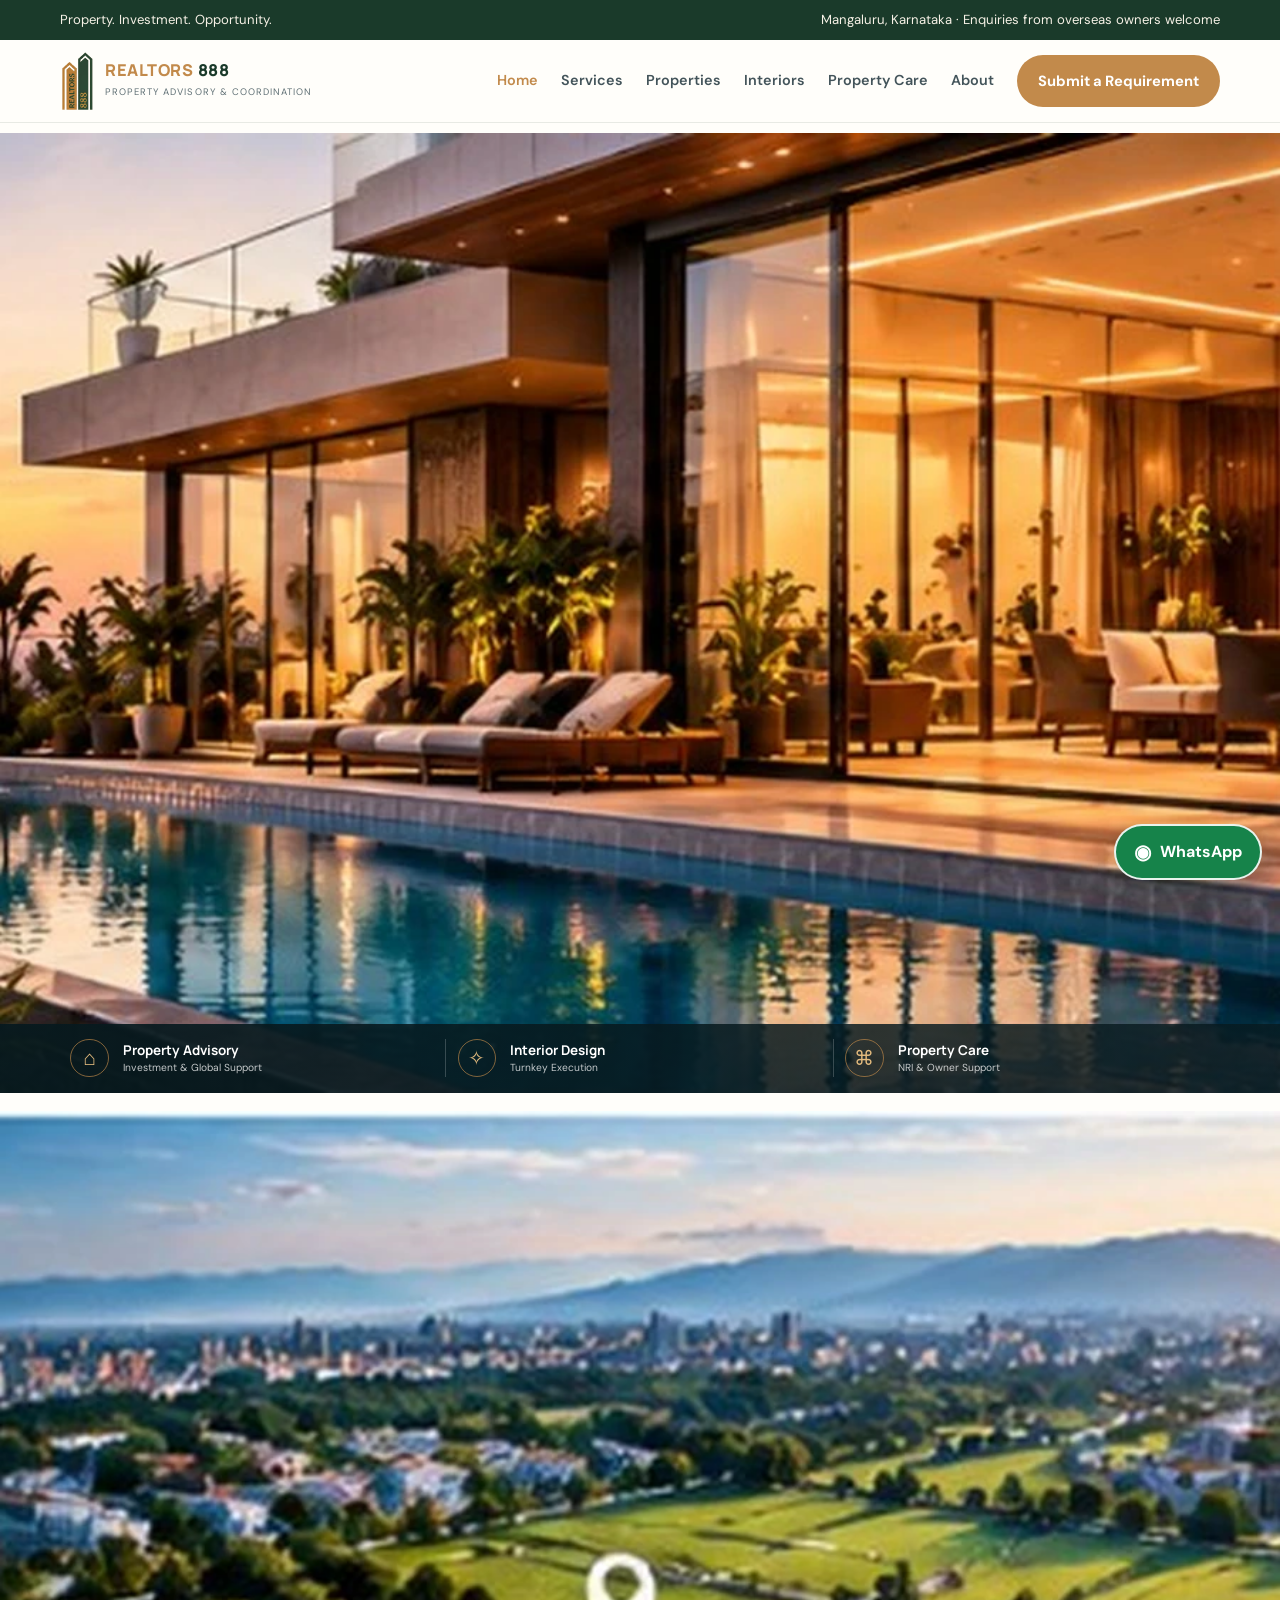
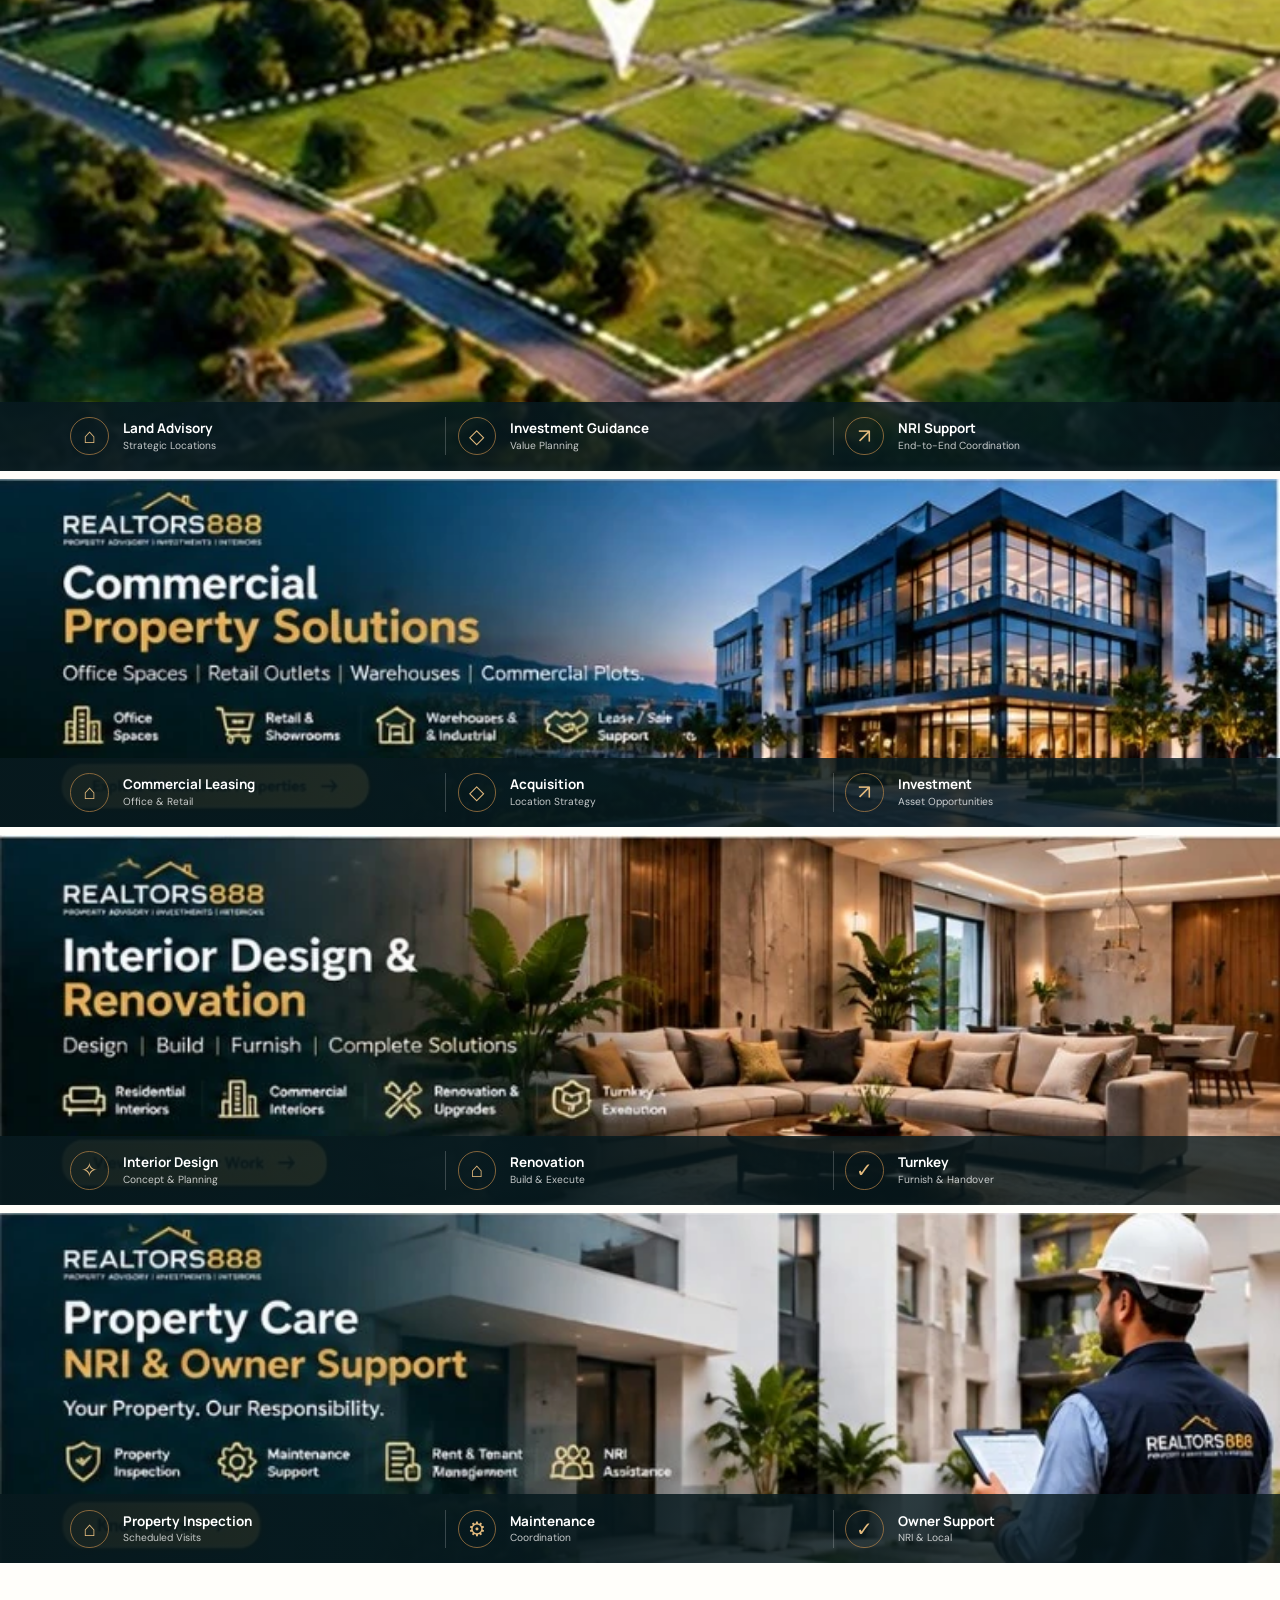
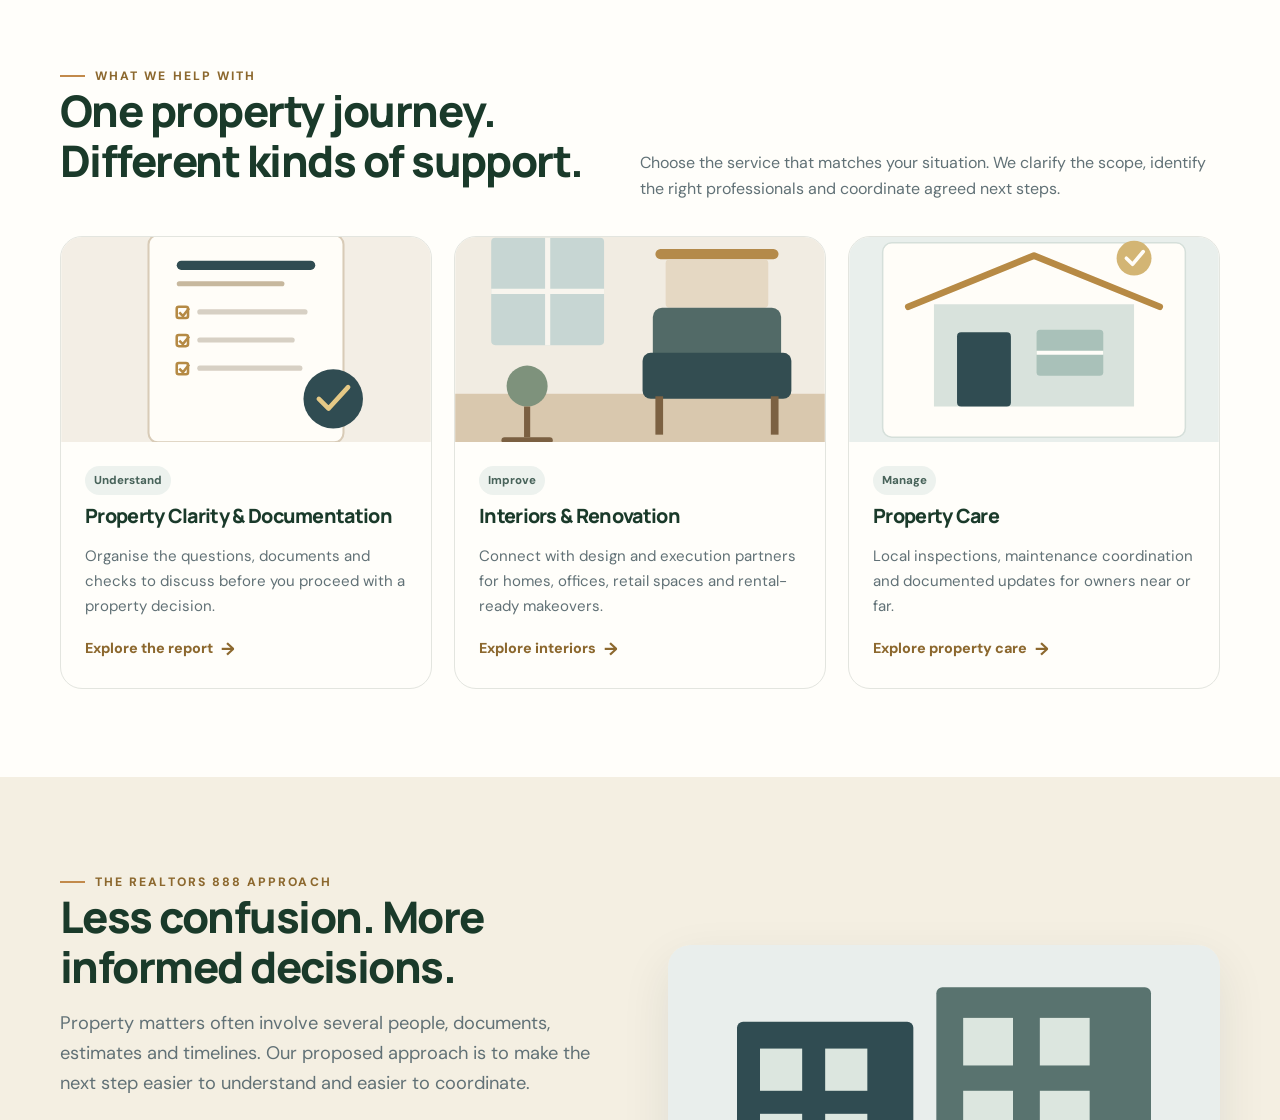
==== commit f8a9ea74: "Add readable desktop feature strips to banners" ====
--- a/index.html
+++ b/index.html
@@ -10,6 +10,11 @@
 <section class="visual-banner visual-banner--home-hero visual-banner--home" aria-label="Find Better Property Opportunities">
 <picture class="visual-banner-media"><source media="(max-width: 780px)" srcset="assets/images/banners/home-hero-mobile.webp"><img src="assets/images/banners/home-hero-desktop.webp" alt="REALTORS888 property opportunities and luxury home by the coast" fetchpriority="high"></picture>
 <div class="visual-banner-copy"><span class="visual-banner-brand">REALTORS<span>888</span></span><h1>Find Better <span>Property Opportunities</span></h1><p>Residential&nbsp; | &nbsp;Commercial&nbsp; | &nbsp;Land&nbsp; | &nbsp;Interiors&nbsp; | &nbsp;Property Care</p><div class="visual-banner-actions"><a class="btn btn-primary" href="properties.html">Explore Properties <span aria-hidden="true">→</span></a><a class="btn btn-outline" href="contact.html">Get a Free Consultation</a></div></div>
+<div class="visual-banner-features" aria-label="Key service features">
+<div class="visual-banner-feature"><span class="visual-banner-feature-icon" aria-hidden="true">⌂</span><div><strong>Property Advisory</strong><small>Investment & Global Support</small></div></div>
+<div class="visual-banner-feature"><span class="visual-banner-feature-icon" aria-hidden="true">✧</span><div><strong>Interior Design</strong><small>Turnkey Execution</small></div></div>
+<div class="visual-banner-feature"><span class="visual-banner-feature-icon" aria-hidden="true">⌘</span><div><strong>Property Care</strong><small>NRI & Owner Support</small></div></div>
+</div>
 </section>
 <section class="visual-banner-stack" aria-label="REALTORS888 services">
 <section class="visual-banner visual-banner--land-investment" aria-label="Land & Investment">
@@ -18,6 +23,11 @@
     <img src="assets/images/banners/land-investment-desktop.webp" alt="Aerial view of plotted land and green investment sites" loading="lazy">
   </picture>
   <div class="visual-banner-copy"><span class="visual-banner-brand">REALTORS<span>888</span></span><h2>Land & <span>Investment</span></h2><p>Strategic locations. Higher value. Stronger future.</p><a class="btn btn-primary" href="properties.html">Explore Land Opportunities <span aria-hidden="true">→</span></a></div>
+<div class="visual-banner-features" aria-label="Key service features">
+<div class="visual-banner-feature"><span class="visual-banner-feature-icon" aria-hidden="true">⌂</span><div><strong>Land Advisory</strong><small>Strategic Locations</small></div></div>
+<div class="visual-banner-feature"><span class="visual-banner-feature-icon" aria-hidden="true">◇</span><div><strong>Investment Guidance</strong><small>Value Planning</small></div></div>
+<div class="visual-banner-feature"><span class="visual-banner-feature-icon" aria-hidden="true">↗</span><div><strong>NRI Support</strong><small>End-to-End Coordination</small></div></div>
+</div>
 </section>
 <section class="visual-banner visual-banner--commercial-property" aria-label="Commercial Property Solutions">
   <picture class="visual-banner-media">
@@ -25,6 +35,11 @@
     <img src="assets/images/banners/commercial-property-desktop.webp" alt="Modern commercial office building at dusk" loading="lazy">
   </picture>
   <div class="visual-banner-copy"><span class="visual-banner-brand">REALTORS<span>888</span></span><h2>Commercial <span>Property Solutions</span></h2><p>Office spaces | Retail outlets | Warehouses | Commercial plots</p><a class="btn btn-primary" href="properties.html">Explore Commercial Properties <span aria-hidden="true">→</span></a></div>
+<div class="visual-banner-features" aria-label="Key service features">
+<div class="visual-banner-feature"><span class="visual-banner-feature-icon" aria-hidden="true">⌂</span><div><strong>Commercial Leasing</strong><small>Office & Retail</small></div></div>
+<div class="visual-banner-feature"><span class="visual-banner-feature-icon" aria-hidden="true">◇</span><div><strong>Acquisition</strong><small>Location Strategy</small></div></div>
+<div class="visual-banner-feature"><span class="visual-banner-feature-icon" aria-hidden="true">↗</span><div><strong>Investment</strong><small>Asset Opportunities</small></div></div>
+</div>
 </section>
 <section class="visual-banner visual-banner--interior-renovation" aria-label="Interior Design & Renovation">
   <picture class="visual-banner-media">
@@ -32,6 +47,11 @@
     <img src="assets/images/banners/interior-renovation-desktop.webp" alt="Contemporary living room interior design" loading="lazy">
   </picture>
   <div class="visual-banner-copy"><span class="visual-banner-brand">REALTORS<span>888</span></span><h2>Interior Design & <span>Renovation</span></h2><p>Design | Build | Furnish | Complete Solutions</p><a class="btn btn-primary" href="interiors.html">View Our Interior Work <span aria-hidden="true">→</span></a></div>
+<div class="visual-banner-features" aria-label="Key service features">
+<div class="visual-banner-feature"><span class="visual-banner-feature-icon" aria-hidden="true">✧</span><div><strong>Interior Design</strong><small>Concept & Planning</small></div></div>
+<div class="visual-banner-feature"><span class="visual-banner-feature-icon" aria-hidden="true">⌂</span><div><strong>Renovation</strong><small>Build & Execute</small></div></div>
+<div class="visual-banner-feature"><span class="visual-banner-feature-icon" aria-hidden="true">✓</span><div><strong>Turnkey</strong><small>Furnish & Handover</small></div></div>
+</div>
 </section>
 <section class="visual-banner visual-banner--property-care" aria-label="Property Care — NRI & Owner Support">
   <picture class="visual-banner-media">
@@ -39,6 +59,11 @@
     <img src="assets/images/banners/property-care-desktop.webp" alt="Property inspection and maintenance support" loading="lazy">
   </picture>
   <div class="visual-banner-copy"><span class="visual-banner-brand">REALTORS<span>888</span></span><h2>Property Care — <span>NRI & Owner Support</span></h2><p>Your property. Our responsibility.</p><a class="btn btn-primary" href="property-care.html">Know More <span aria-hidden="true">→</span></a></div>
+<div class="visual-banner-features" aria-label="Key service features">
+<div class="visual-banner-feature"><span class="visual-banner-feature-icon" aria-hidden="true">⌂</span><div><strong>Property Inspection</strong><small>Scheduled Visits</small></div></div>
+<div class="visual-banner-feature"><span class="visual-banner-feature-icon" aria-hidden="true">⚙</span><div><strong>Maintenance</strong><small>Coordination</small></div></div>
+<div class="visual-banner-feature"><span class="visual-banner-feature-icon" aria-hidden="true">✓</span><div><strong>Owner Support</strong><small>NRI & Local</small></div></div>
+</div>
 </section>
 </section>
 <section class="section"><div class="container"><div class="section-head"><div><span class="eyebrow">What we help with</span><h2>One property journey.<br>Different kinds of support.</h2></div><p>Choose the service that matches your situation. We clarify the scope, identify the right professionals and coordinate agreed next steps.</p></div><div class="tiles">
--- a/assets/css/style.css
+++ b/assets/css/style.css
@@ -71,3 +71,30 @@
  .visual-banner-stack .visual-banner{min-height:390px;}
 }
 @media(min-width:781px) and (max-width:1100px){.visual-banner-copy{max-width:52%;}.visual-banner--home .visual-banner-copy{max-width:49%;}.visual-banner-stack .visual-banner{min-height:230px;}}
+
+
+/* Desktop banner fix: preserve the complete designed artwork instead of cropping it */
+@media(min-width:781px){
+ .visual-banner,.visual-banner--home,.visual-banner-stack .visual-banner{min-height:0;height:auto;}
+ .visual-banner-media{position:relative;inset:auto;z-index:0;width:100%;}
+ .visual-banner-media img{width:100%;height:auto;object-fit:contain;object-position:center;}
+ .visual-banner:after{display:none;}
+}
+/* Mobile keeps the portrait photo crop and live text overlay */
+@media(max-width:780px){
+ .visual-banner-media{position:absolute;inset:0;z-index:-2;width:auto;height:auto;}
+ .visual-banner-media img{width:100%;height:100%;object-fit:cover;object-position:center;}
+ .visual-banner:after{display:block;}
+}
+
+/* Accessible, consistent desktop feature strips across all banner artwork */
+.visual-banner-features{display:none;}
+@media(min-width:781px){
+ .visual-banner{position:relative;}
+ .visual-banner-features{position:absolute;left:0;right:0;bottom:0;z-index:3;display:grid;grid-template-columns:repeat(3,minmax(0,1fr));gap:0;padding:clamp(10px,1.2vw,18px) 4.6%;background:linear-gradient(90deg,rgba(7,25,30,.94),rgba(7,25,30,.78));color:#fff;}
+ .visual-banner-feature{display:flex;align-items:center;gap:clamp(8px,1.1vw,16px);padding:0 clamp(8px,.9vw,14px);min-width:0;border-right:1px solid rgba(255,255,255,.2);}
+ .visual-banner-feature:last-child{border-right:0;}
+ .visual-banner-feature-icon{width:clamp(30px,3vw,42px);height:clamp(30px,3vw,42px);flex:0 0 auto;display:grid;place-items:center;border:1px solid rgba(194,138,75,.65);border-radius:50%;color:#e4bb7e;font-size:clamp(16px,1.6vw,22px);line-height:1;}
+ .visual-banner-feature strong{display:block;font-family:Manrope,Arial,sans-serif;font-size:clamp(.72rem,1.05vw,.98rem);line-height:1.25;letter-spacing:0;}
+ .visual-banner-feature small{display:block;color:rgba(255,255,255,.76);font-size:clamp(.62rem,.8vw,.76rem);line-height:1.25;margin-top:3px;}
+}
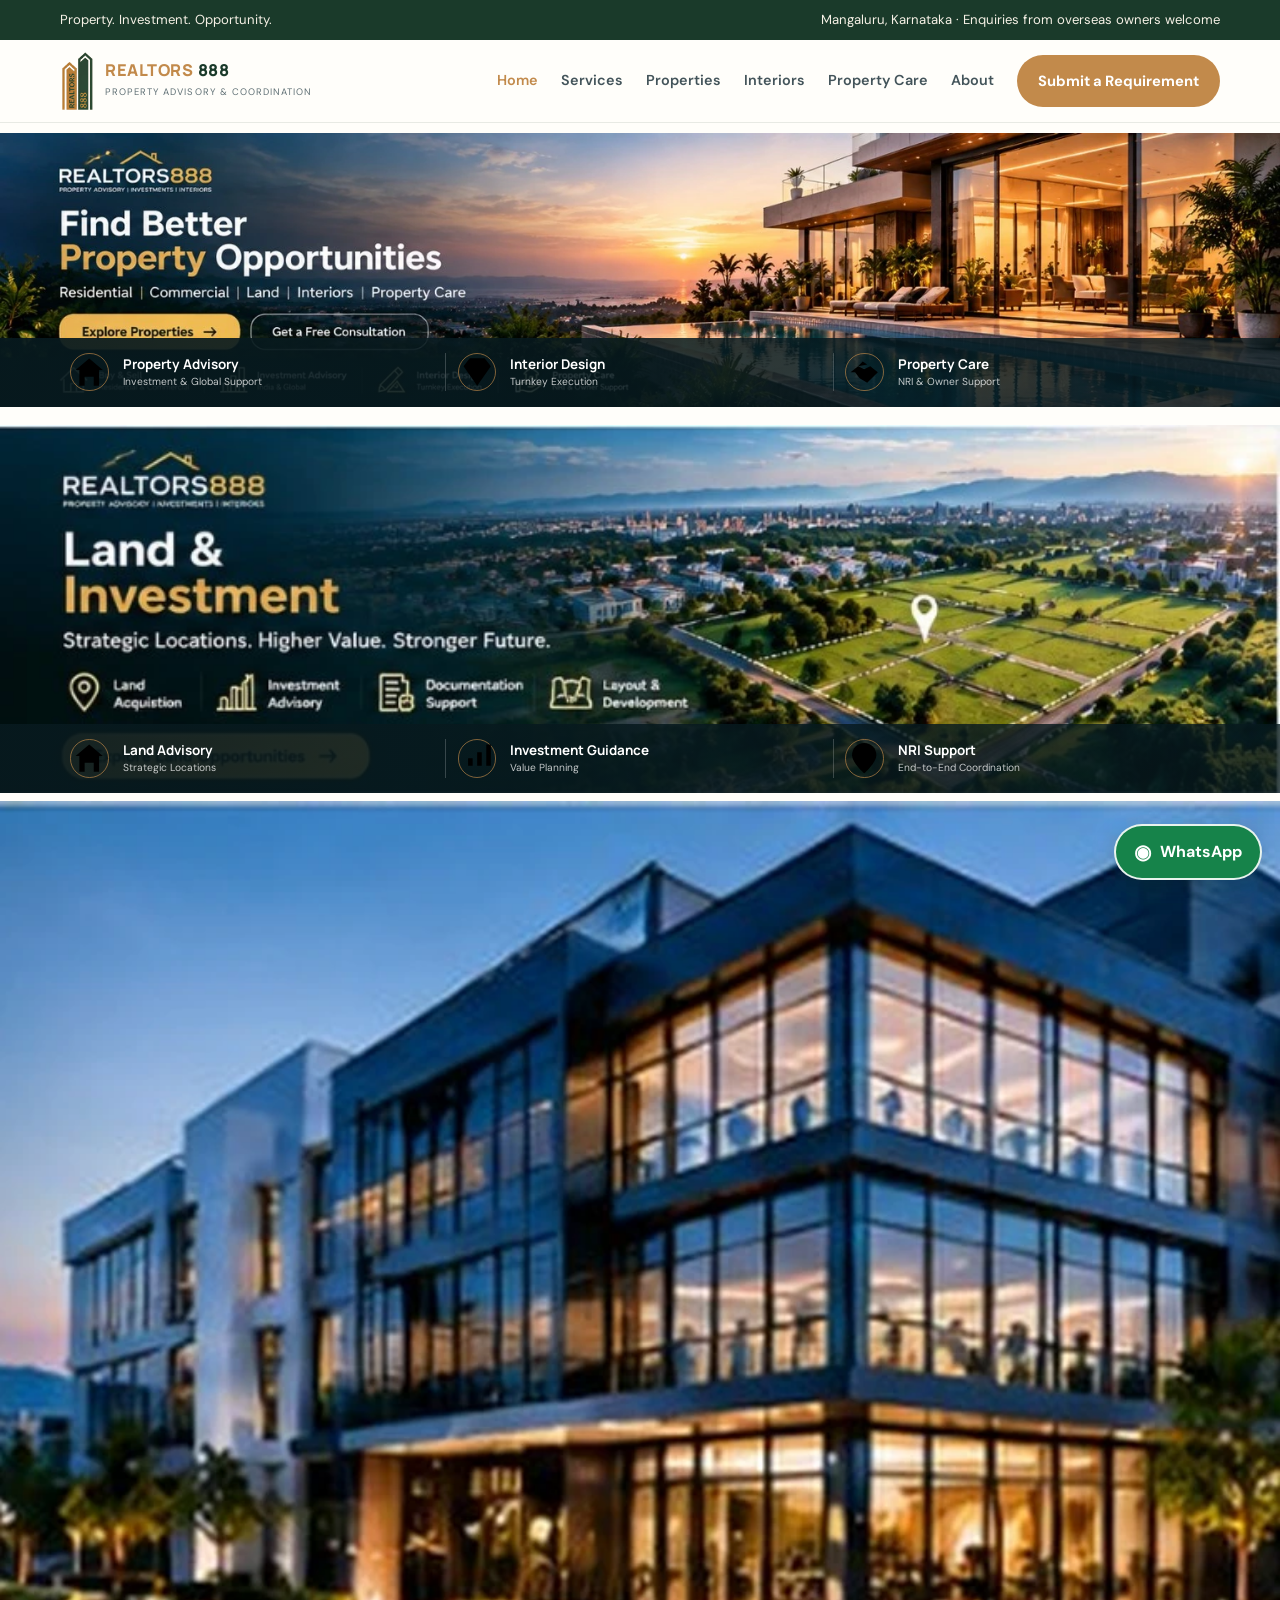
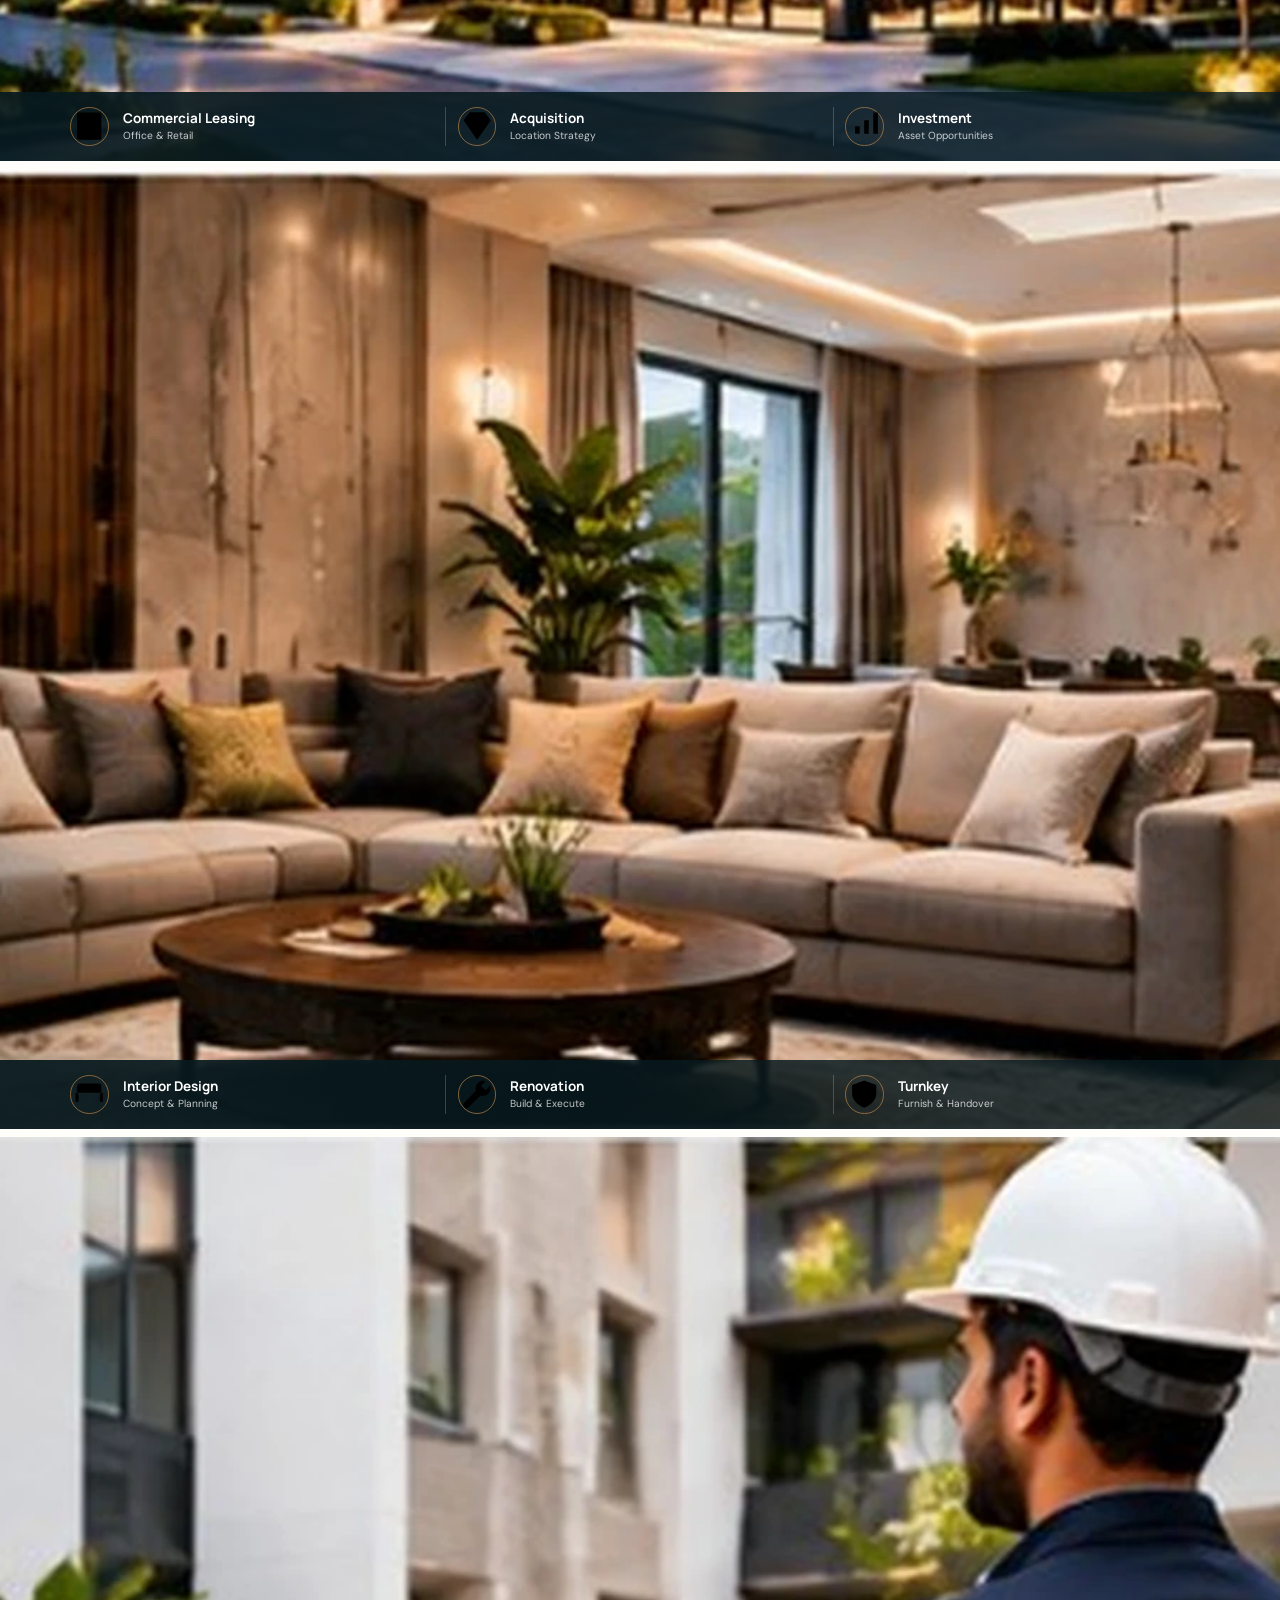
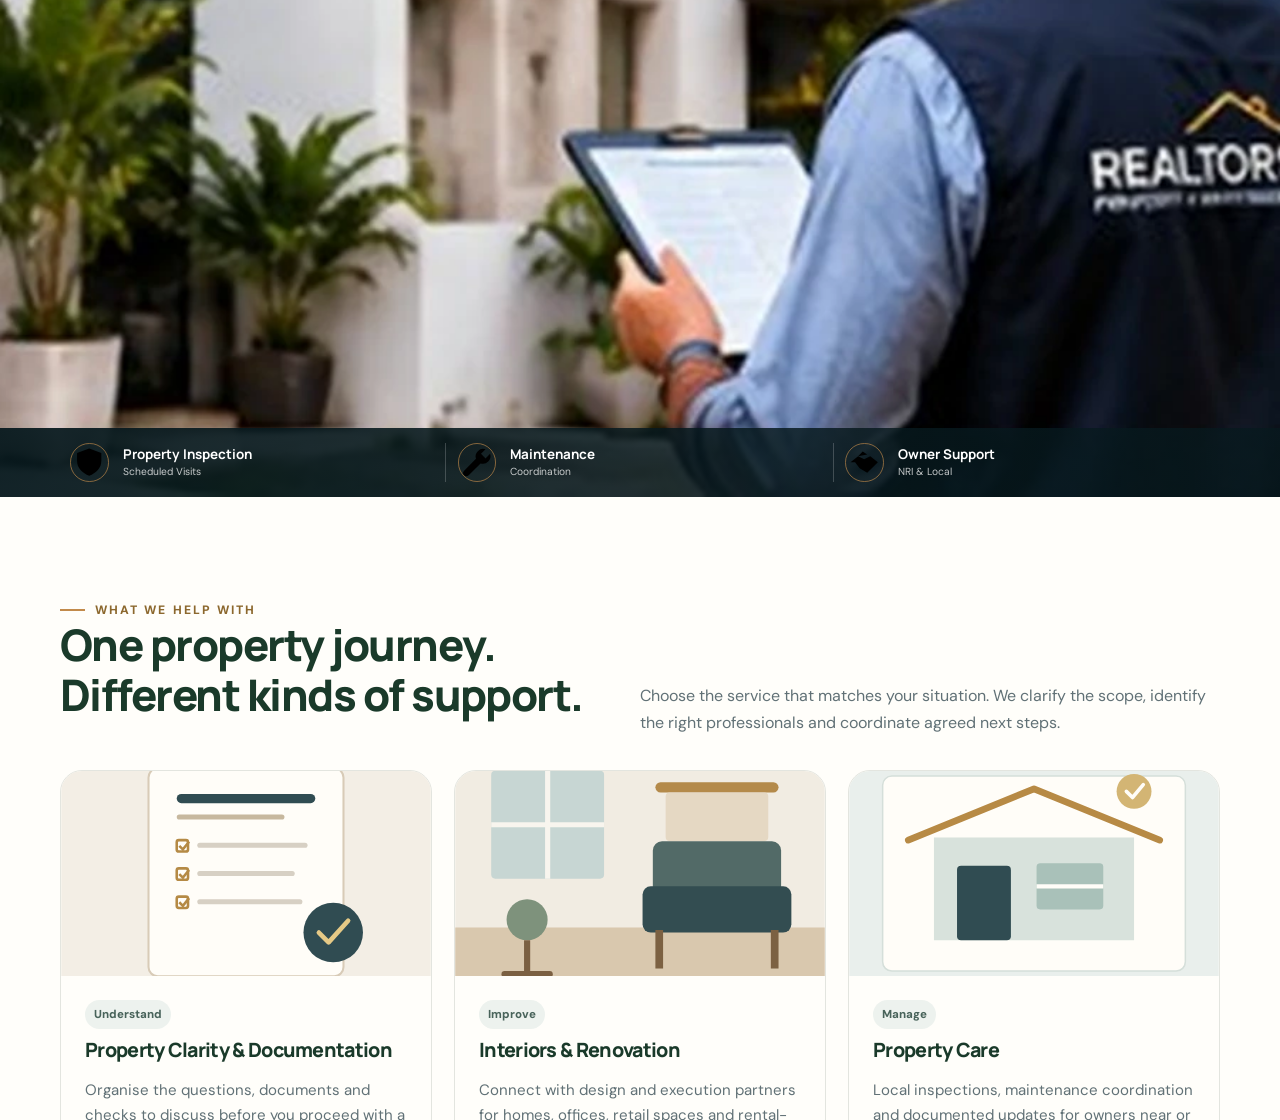
==== commit ed3b014e: "Replace banner feature glyphs with consistent outline SVG icons" ====
--- a/index.html
+++ b/index.html
@@ -11,9 +11,9 @@
 <picture class="visual-banner-media"><source media="(max-width: 780px)" srcset="assets/images/banners/home-hero-mobile.webp"><img src="assets/images/banners/home-hero-desktop.webp" alt="REALTORS888 property opportunities and luxury home by the coast" fetchpriority="high"></picture>
 <div class="visual-banner-copy"><span class="visual-banner-brand">REALTORS<span>888</span></span><h1>Find Better <span>Property Opportunities</span></h1><p>Residential&nbsp; | &nbsp;Commercial&nbsp; | &nbsp;Land&nbsp; | &nbsp;Interiors&nbsp; | &nbsp;Property Care</p><div class="visual-banner-actions"><a class="btn btn-primary" href="properties.html">Explore Properties <span aria-hidden="true">→</span></a><a class="btn btn-outline" href="contact.html">Get a Free Consultation</a></div></div>
 <div class="visual-banner-features" aria-label="Key service features">
-<div class="visual-banner-feature"><span class="visual-banner-feature-icon" aria-hidden="true">⌂</span><div><strong>Property Advisory</strong><small>Investment & Global Support</small></div></div>
-<div class="visual-banner-feature"><span class="visual-banner-feature-icon" aria-hidden="true">✧</span><div><strong>Interior Design</strong><small>Turnkey Execution</small></div></div>
-<div class="visual-banner-feature"><span class="visual-banner-feature-icon" aria-hidden="true">⌘</span><div><strong>Property Care</strong><small>NRI & Owner Support</small></div></div>
+<div class="visual-banner-feature"><span class="visual-banner-feature-icon" aria-hidden="true"><svg viewBox="0 0 24 24" class="banner-icon" aria-hidden="true"><path d="M3 10.5 12 3l9 7.5"/><path d="M5.5 9.5V21h13V9.5M9 21v-6h6v6"/></svg></span><div><strong>Property Advisory</strong><small>Investment & Global Support</small></div></div>
+<div class="visual-banner-feature"><span class="visual-banner-feature-icon" aria-hidden="true"><svg viewBox="0 0 24 24" class="banner-icon" aria-hidden="true"><path d="m3 8 4-5h10l4 5-9 13L3 8Z"/><path d="M3 8h18M7 3l5 18 5-18"/></svg></span><div><strong>Interior Design</strong><small>Turnkey Execution</small></div></div>
+<div class="visual-banner-feature"><span class="visual-banner-feature-icon" aria-hidden="true"><svg viewBox="0 0 24 24" class="banner-icon" aria-hidden="true"><path d="M3 12 8 8l4 2 4-2 5 4-7 7-5-3-3-4Z"/><path d="m8 8 3-3 3 2m-7 8 3 2m2-1 3 1"/></svg></span><div><strong>Property Care</strong><small>NRI & Owner Support</small></div></div>
 </div>
 </section>
 <section class="visual-banner-stack" aria-label="REALTORS888 services">
@@ -24,9 +24,9 @@
   </picture>
   <div class="visual-banner-copy"><span class="visual-banner-brand">REALTORS<span>888</span></span><h2>Land & <span>Investment</span></h2><p>Strategic locations. Higher value. Stronger future.</p><a class="btn btn-primary" href="properties.html">Explore Land Opportunities <span aria-hidden="true">→</span></a></div>
 <div class="visual-banner-features" aria-label="Key service features">
-<div class="visual-banner-feature"><span class="visual-banner-feature-icon" aria-hidden="true">⌂</span><div><strong>Land Advisory</strong><small>Strategic Locations</small></div></div>
-<div class="visual-banner-feature"><span class="visual-banner-feature-icon" aria-hidden="true">◇</span><div><strong>Investment Guidance</strong><small>Value Planning</small></div></div>
-<div class="visual-banner-feature"><span class="visual-banner-feature-icon" aria-hidden="true">↗</span><div><strong>NRI Support</strong><small>End-to-End Coordination</small></div></div>
+<div class="visual-banner-feature"><span class="visual-banner-feature-icon" aria-hidden="true"><svg viewBox="0 0 24 24" class="banner-icon" aria-hidden="true"><path d="M3 10.5 12 3l9 7.5"/><path d="M5.5 9.5V21h13V9.5M9 21v-6h6v6"/></svg></span><div><strong>Land Advisory</strong><small>Strategic Locations</small></div></div>
+<div class="visual-banner-feature"><span class="visual-banner-feature-icon" aria-hidden="true"><svg viewBox="0 0 24 24" class="banner-icon" aria-hidden="true"><path d="M3 21h18M6 17v-5h3v5m3 0V8h3v9m3 0V3h3v14"/></svg></span><div><strong>Investment Guidance</strong><small>Value Planning</small></div></div>
+<div class="visual-banner-feature"><span class="visual-banner-feature-icon" aria-hidden="true"><svg viewBox="0 0 24 24" class="banner-icon" aria-hidden="true"><path d="M20 10c0 5-8 12-8 12S4 15 4 10a8 8 0 1 1 16 0Z"/><circle cx="12" cy="10" r="2.5"/></svg></span><div><strong>NRI Support</strong><small>End-to-End Coordination</small></div></div>
 </div>
 </section>
 <section class="visual-banner visual-banner--commercial-property" aria-label="Commercial Property Solutions">
@@ -36,9 +36,9 @@
   </picture>
   <div class="visual-banner-copy"><span class="visual-banner-brand">REALTORS<span>888</span></span><h2>Commercial <span>Property Solutions</span></h2><p>Office spaces | Retail outlets | Warehouses | Commercial plots</p><a class="btn btn-primary" href="properties.html">Explore Commercial Properties <span aria-hidden="true">→</span></a></div>
 <div class="visual-banner-features" aria-label="Key service features">
-<div class="visual-banner-feature"><span class="visual-banner-feature-icon" aria-hidden="true">⌂</span><div><strong>Commercial Leasing</strong><small>Office & Retail</small></div></div>
-<div class="visual-banner-feature"><span class="visual-banner-feature-icon" aria-hidden="true">◇</span><div><strong>Acquisition</strong><small>Location Strategy</small></div></div>
-<div class="visual-banner-feature"><span class="visual-banner-feature-icon" aria-hidden="true">↗</span><div><strong>Investment</strong><small>Asset Opportunities</small></div></div>
+<div class="visual-banner-feature"><span class="visual-banner-feature-icon" aria-hidden="true"><svg viewBox="0 0 24 24" class="banner-icon" aria-hidden="true"><rect x="4" y="3" width="16" height="18" rx="1"/><path d="M8 7h2m4 0h2M8 11h2m4 0h2M8 15h2m4 0h2M10 21v-3h4v3"/></svg></span><div><strong>Commercial Leasing</strong><small>Office & Retail</small></div></div>
+<div class="visual-banner-feature"><span class="visual-banner-feature-icon" aria-hidden="true"><svg viewBox="0 0 24 24" class="banner-icon" aria-hidden="true"><path d="m3 8 4-5h10l4 5-9 13L3 8Z"/><path d="M3 8h18M7 3l5 18 5-18"/></svg></span><div><strong>Acquisition</strong><small>Location Strategy</small></div></div>
+<div class="visual-banner-feature"><span class="visual-banner-feature-icon" aria-hidden="true"><svg viewBox="0 0 24 24" class="banner-icon" aria-hidden="true"><path d="M3 21h18M6 17v-5h3v5m3 0V8h3v9m3 0V3h3v14"/></svg></span><div><strong>Investment</strong><small>Asset Opportunities</small></div></div>
 </div>
 </section>
 <section class="visual-banner visual-banner--interior-renovation" aria-label="Interior Design & Renovation">
@@ -48,9 +48,9 @@
   </picture>
   <div class="visual-banner-copy"><span class="visual-banner-brand">REALTORS<span>888</span></span><h2>Interior Design & <span>Renovation</span></h2><p>Design | Build | Furnish | Complete Solutions</p><a class="btn btn-primary" href="interiors.html">View Our Interior Work <span aria-hidden="true">→</span></a></div>
 <div class="visual-banner-features" aria-label="Key service features">
-<div class="visual-banner-feature"><span class="visual-banner-feature-icon" aria-hidden="true">✧</span><div><strong>Interior Design</strong><small>Concept & Planning</small></div></div>
-<div class="visual-banner-feature"><span class="visual-banner-feature-icon" aria-hidden="true">⌂</span><div><strong>Renovation</strong><small>Build & Execute</small></div></div>
-<div class="visual-banner-feature"><span class="visual-banner-feature-icon" aria-hidden="true">✓</span><div><strong>Turnkey</strong><small>Furnish & Handover</small></div></div>
+<div class="visual-banner-feature"><span class="visual-banner-feature-icon" aria-hidden="true"><svg viewBox="0 0 24 24" class="banner-icon" aria-hidden="true"><path d="M4 11V7a2 2 0 0 1 2-2h12a2 2 0 0 1 2 2v4"/><path d="M3 11a2 2 0 0 1 2 2v4h14v-4a2 2 0 0 1 2-2v6H3v-6Z"/><path d="M5 17v3m14-3v3"/></svg></span><div><strong>Interior Design</strong><small>Concept & Planning</small></div></div>
+<div class="visual-banner-feature"><span class="visual-banner-feature-icon" aria-hidden="true"><svg viewBox="0 0 24 24" class="banner-icon" aria-hidden="true"><path d="m14.5 6.5 3-3a5 5 0 0 0-6.3 6.3l-7.8 7.8a2.1 2.1 0 0 0 3 3l7.8-7.8a5 5 0 0 0 6.3-6.3l-3 3-3-3Z"/></svg></span><div><strong>Renovation</strong><small>Build & Execute</small></div></div>
+<div class="visual-banner-feature"><span class="visual-banner-feature-icon" aria-hidden="true"><svg viewBox="0 0 24 24" class="banner-icon" aria-hidden="true"><path d="M12 3 20 6v5c0 5-3.5 8-8 10-4.5-2-8-5-8-10V6l8-3Z"/><path d="m8.5 12 2.2 2.2 4.8-5"/></svg></span><div><strong>Turnkey</strong><small>Furnish & Handover</small></div></div>
 </div>
 </section>
 <section class="visual-banner visual-banner--property-care" aria-label="Property Care — NRI & Owner Support">
@@ -60,9 +60,9 @@
   </picture>
   <div class="visual-banner-copy"><span class="visual-banner-brand">REALTORS<span>888</span></span><h2>Property Care — <span>NRI & Owner Support</span></h2><p>Your property. Our responsibility.</p><a class="btn btn-primary" href="property-care.html">Know More <span aria-hidden="true">→</span></a></div>
 <div class="visual-banner-features" aria-label="Key service features">
-<div class="visual-banner-feature"><span class="visual-banner-feature-icon" aria-hidden="true">⌂</span><div><strong>Property Inspection</strong><small>Scheduled Visits</small></div></div>
-<div class="visual-banner-feature"><span class="visual-banner-feature-icon" aria-hidden="true">⚙</span><div><strong>Maintenance</strong><small>Coordination</small></div></div>
-<div class="visual-banner-feature"><span class="visual-banner-feature-icon" aria-hidden="true">✓</span><div><strong>Owner Support</strong><small>NRI & Local</small></div></div>
+<div class="visual-banner-feature"><span class="visual-banner-feature-icon" aria-hidden="true"><svg viewBox="0 0 24 24" class="banner-icon" aria-hidden="true"><path d="M12 3 20 6v5c0 5-3.5 8-8 10-4.5-2-8-5-8-10V6l8-3Z"/><path d="m8.5 12 2.2 2.2 4.8-5"/></svg></span><div><strong>Property Inspection</strong><small>Scheduled Visits</small></div></div>
+<div class="visual-banner-feature"><span class="visual-banner-feature-icon" aria-hidden="true"><svg viewBox="0 0 24 24" class="banner-icon" aria-hidden="true"><path d="m14.5 6.5 3-3a5 5 0 0 0-6.3 6.3l-7.8 7.8a2.1 2.1 0 0 0 3 3l7.8-7.8a5 5 0 0 0 6.3-6.3l-3 3-3-3Z"/></svg></span><div><strong>Maintenance</strong><small>Coordination</small></div></div>
+<div class="visual-banner-feature"><span class="visual-banner-feature-icon" aria-hidden="true"><svg viewBox="0 0 24 24" class="banner-icon" aria-hidden="true"><path d="M3 12 8 8l4 2 4-2 5 4-7 7-5-3-3-4Z"/><path d="m8 8 3-3 3 2m-7 8 3 2m2-1 3 1"/></svg></span><div><strong>Owner Support</strong><small>NRI & Local</small></div></div>
 </div>
 </section>
 </section>
--- a/assets/css/style.css
+++ b/assets/css/style.css
@@ -98,3 +98,24 @@
  .visual-banner-feature strong{display:block;font-family:Manrope,Arial,sans-serif;font-size:clamp(.72rem,1.05vw,.98rem);line-height:1.25;letter-spacing:0;}
  .visual-banner-feature small{display:block;color:rgba(255,255,255,.76);font-size:clamp(.62rem,.8vw,.76rem);line-height:1.25;margin-top:3px;}
 }
+
+
+/* Mobile banner feature strips: make the three service highlights visible on phones */
+@media(max-width:780px){
+ .visual-banner--home{min-height:650px;}
+ .visual-banner-stack .visual-banner{min-height:560px;}
+ .visual-banner-copy,.visual-banner--home .visual-banner-copy,.visual-banner-stack .visual-banner-copy{bottom:112px;}
+ .visual-banner-features{position:absolute;left:0;right:0;bottom:0;z-index:3;display:grid;grid-template-columns:repeat(3,minmax(0,1fr));gap:0;padding:12px 8px;background:linear-gradient(90deg,rgba(7,25,30,.96),rgba(7,25,30,.88));color:#fff;}
+ .visual-banner-feature{display:flex;flex-direction:column;align-items:center;justify-content:center;text-align:center;gap:6px;padding:4px 6px;min-width:0;border-right:1px solid rgba(255,255,255,.18);}
+ .visual-banner-feature:last-child{border-right:0;}
+ .visual-banner-feature-icon{width:30px;height:30px;flex:0 0 auto;display:grid;place-items:center;border:1px solid rgba(194,138,75,.7);border-radius:50%;color:#e4bb7e;font-size:16px;line-height:1;}
+ .visual-banner-feature strong{display:block;font-family:Manrope,Arial,sans-serif;font-size:.68rem;line-height:1.2;letter-spacing:0;}
+ .visual-banner-feature small{display:block;color:rgba(255,255,255,.76);font-size:.58rem;line-height:1.2;margin-top:2px;}
+}
+@media(max-width:480px){
+ .visual-banner--home{min-height:690px;}
+ .visual-banner-stack .visual-banner{min-height:590px;}
+ .visual-banner-copy,.visual-banner--home .visual-banner-copy,.visual-banner-stack .visual-banner-copy{bottom:116px;}
+ .visual-banner-feature strong{font-size:.64rem;}
+ .visual-banner-feature small{font-size:.55rem;}
+}
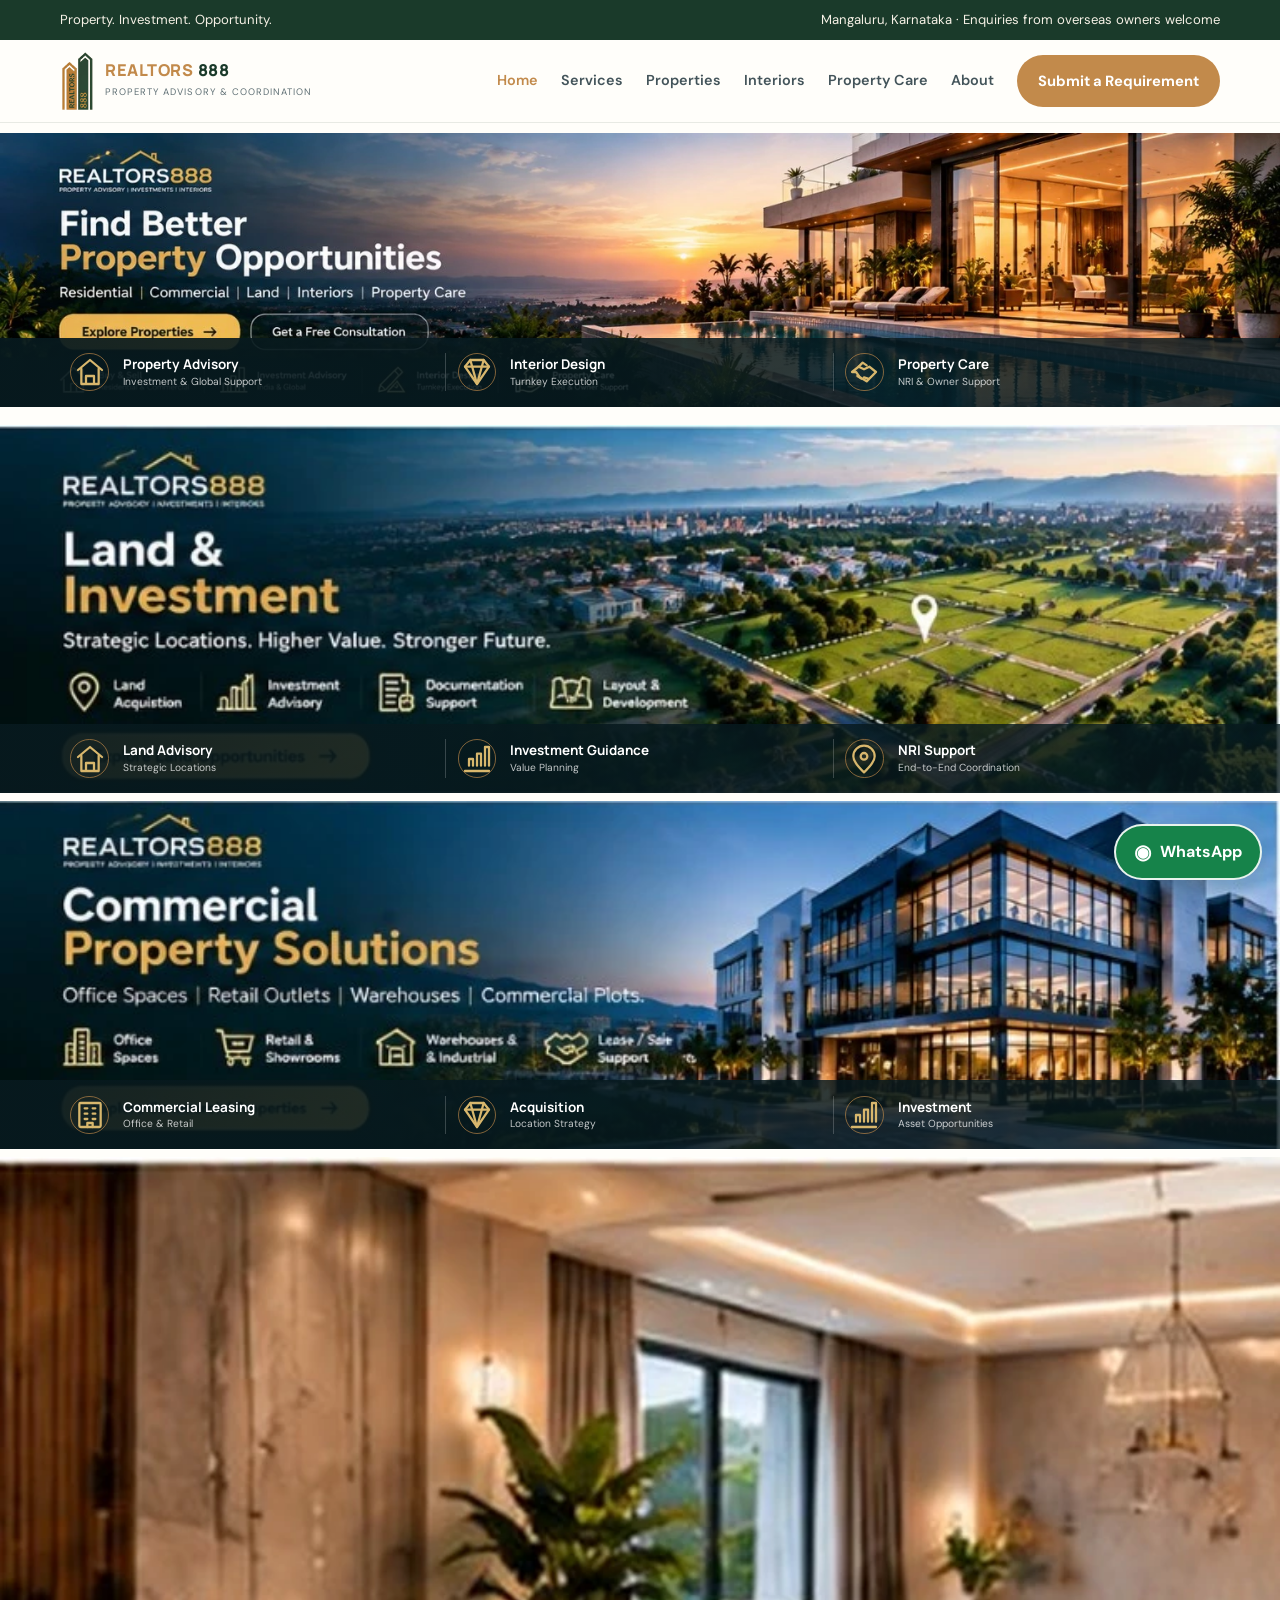
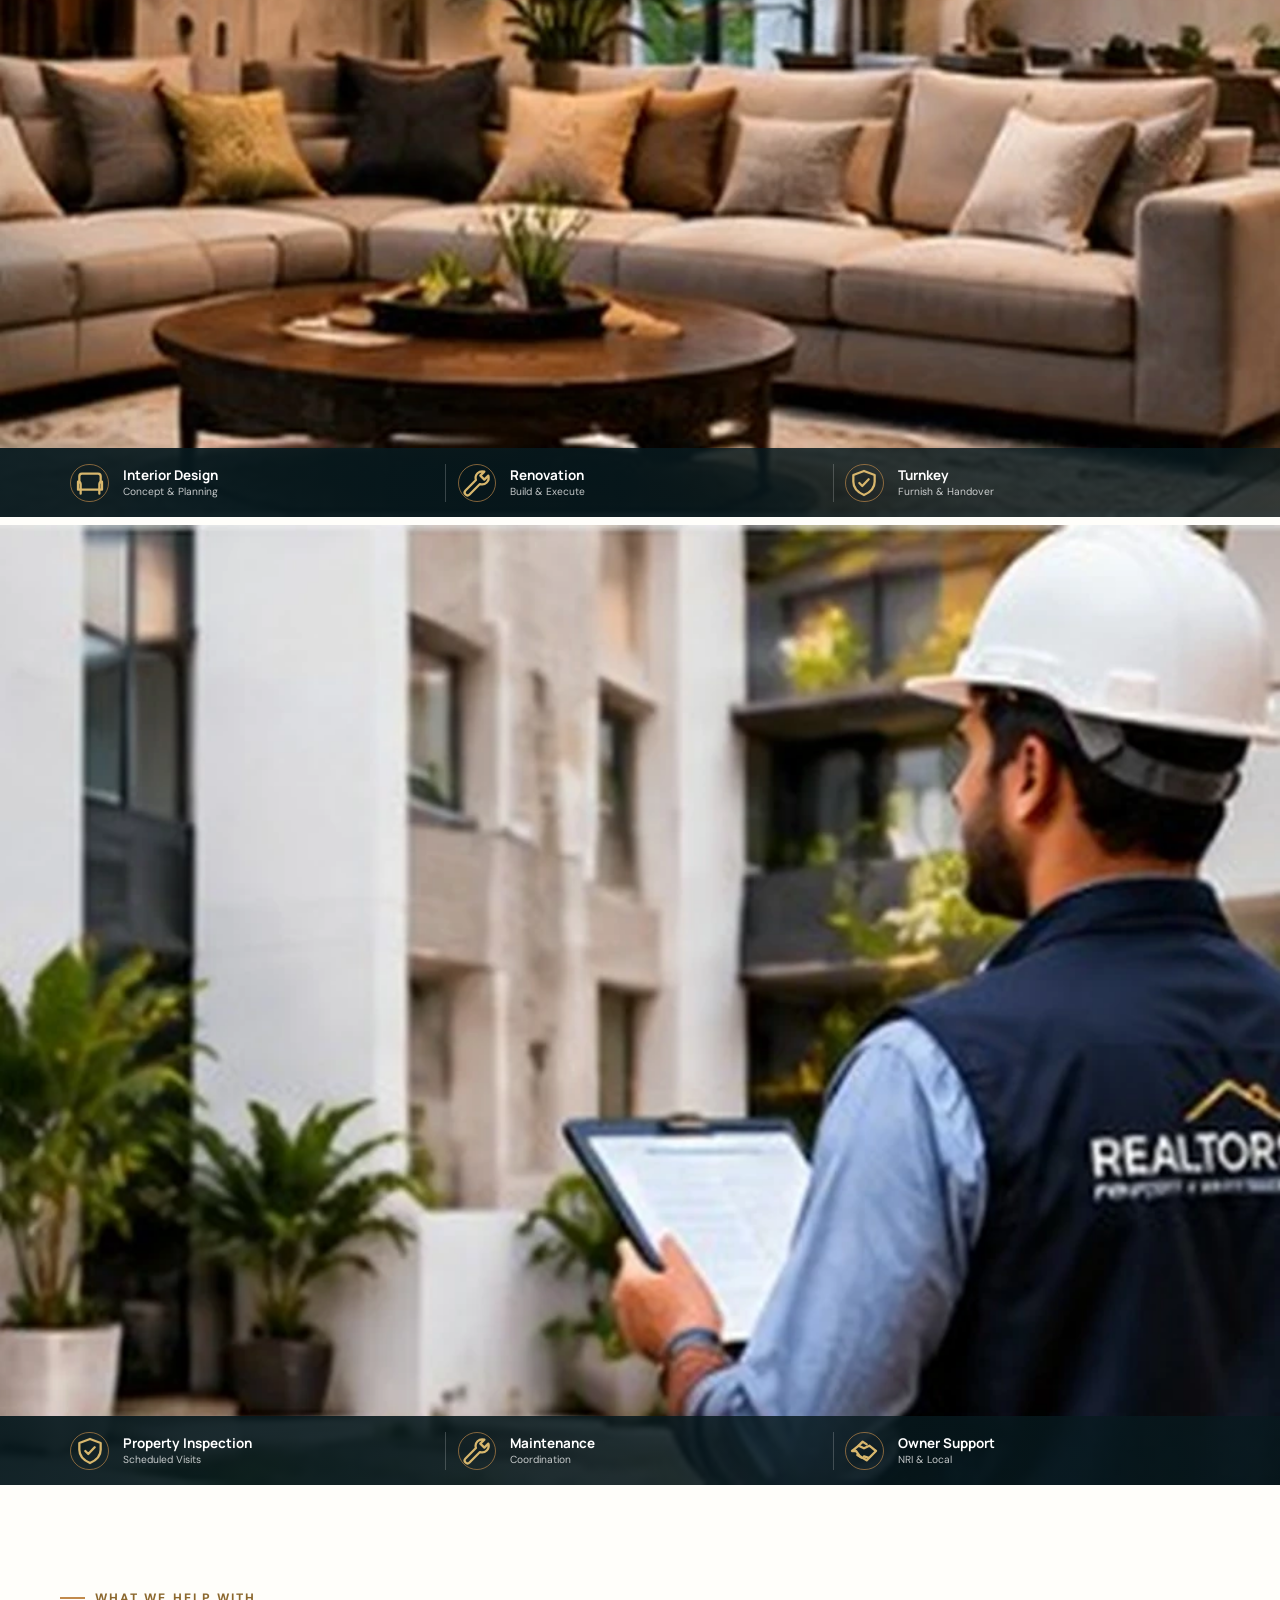
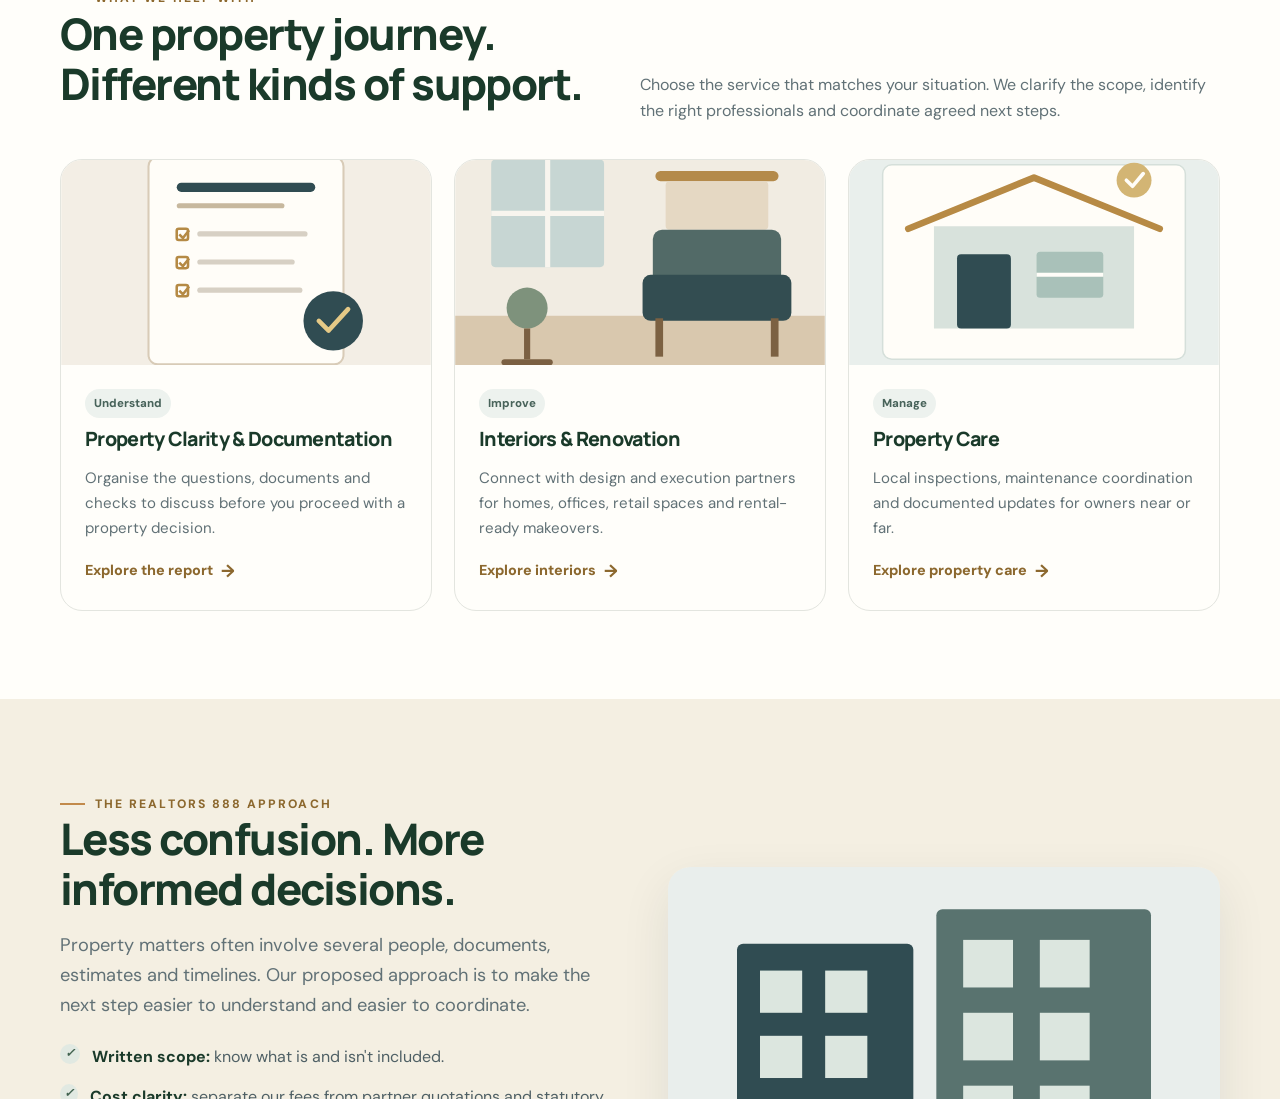
==== commit 850cb517: "Simplify footer brand attribution" ====
--- a/index.html
+++ b/index.html
@@ -75,7 +75,7 @@
 <section class="section"><div class="container"><div class="banner"><div><span class="eyebrow">Start with your requirement</span><h2>Tell us the property problem you're trying to solve.</h2><p>Buying, selling, documentation, interiors or looking after a property from overseas — tell us what you need and we'll respond about possible next steps.</p></div><a class="btn btn-primary" href="contact.html">Submit a requirement →</a></div></div></section>
 </main>
 <footer class="site-footer"><div class="container"><div class="footer-grid">
-<div class="footer-brand"><a class="brand" href="index.html" aria-label="REALTORS 888 home"><img class="brand-symbol" src="assets/images/brand/realtors888-symbol.png" alt=""><span class="brand-copy"><span class="brand-name"><span class="brand-realtors">REALTORS</span> <span class="brand-888">888</span></span><span class="brand-sub">A property consultancy platform</span></span></a><p>A Mangaluru-focused property advisory and coordination brand connecting customers with relevant property and project professionals.</p><p class="footer-note">Proposed brand by Horizon Realtors & Developers. Confirm legal entity details before publication.</p></div>
+<div class="footer-brand"><a class="brand" href="index.html" aria-label="REALTORS 888 home"><img class="brand-symbol" src="assets/images/brand/realtors888-symbol.png" alt=""><span class="brand-copy"><span class="brand-name"><span class="brand-realtors">REALTORS</span> <span class="brand-888">888</span></span><span class="brand-sub">A property consultancy platform</span></span></a><p>A Mangaluru-focused property advisory and coordination brand connecting customers with relevant property and project professionals.</p><p class="footer-note">By Horizon Realtors & Developers</p></div>
 <div><div class="footer-title">Explore</div><div class="footer-links"><a href="services.html">Our Services</a><a href="properties.html">Property Requirements</a><a href="interiors.html">Interiors & Fit-outs</a><a href="property-care.html">Property Care</a></div></div>
 <div><div class="footer-title">Useful Pages</div><div class="footer-links"><a href="property-clarity.html">Property Clarity Report</a><a href="about.html">About Us</a><a href="contact.html">Contact</a><a href="privacy.html">Privacy Policy</a><a href="terms.html">Terms of Use</a></div></div>
 <div><div class="footer-title">Our approach</div><p>Clear scope. Transparent quotations. Coordinated follow-through.</p><p class="footer-note">Services are subject to availability, written scope and partner confirmation. No government affiliation is implied.</p></div>
--- a/assets/css/style.css
+++ b/assets/css/style.css
@@ -119,3 +119,19 @@
  .visual-banner-feature strong{font-size:.64rem;}
  .visual-banner-feature small{font-size:.55rem;}
 }
+
+/* Banner feature icons: consistent gold outline SVGs */
+.visual-banner-feature-icon{display:grid;place-items:center;color:#d8b76d;flex:0 0 auto}
+.visual-banner-feature-icon .banner-icon{width:32px;height:32px;fill:none;stroke:currentColor;stroke-width:1.7;stroke-linecap:round;stroke-linejoin:round}
+@media(max-width:780px){.visual-banner-feature-icon .banner-icon{width:27px;height:27px}}
+
+
+/* Tablet banner feature strip: prevent icon/text collisions at narrower desktop widths */
+@media (min-width:781px) and (max-width:1100px){
+ .visual-banner-features{grid-template-columns:repeat(3,minmax(0,1fr));padding:12px 3%;align-items:stretch;}
+ .visual-banner-feature{flex-direction:column;justify-content:center;align-items:center;text-align:center;gap:6px;padding:8px 10px;}
+ .visual-banner-feature-icon{width:32px;height:32px;}
+ .visual-banner-feature-icon .banner-icon{width:26px;height:26px;}
+ .visual-banner-feature strong{font-size:clamp(.72rem,.95vw,.82rem);line-height:1.25;white-space:normal;overflow-wrap:anywhere;}
+ .visual-banner-feature small{font-size:clamp(.62rem,.75vw,.7rem);line-height:1.3;white-space:normal;overflow-wrap:anywhere;}
+}
